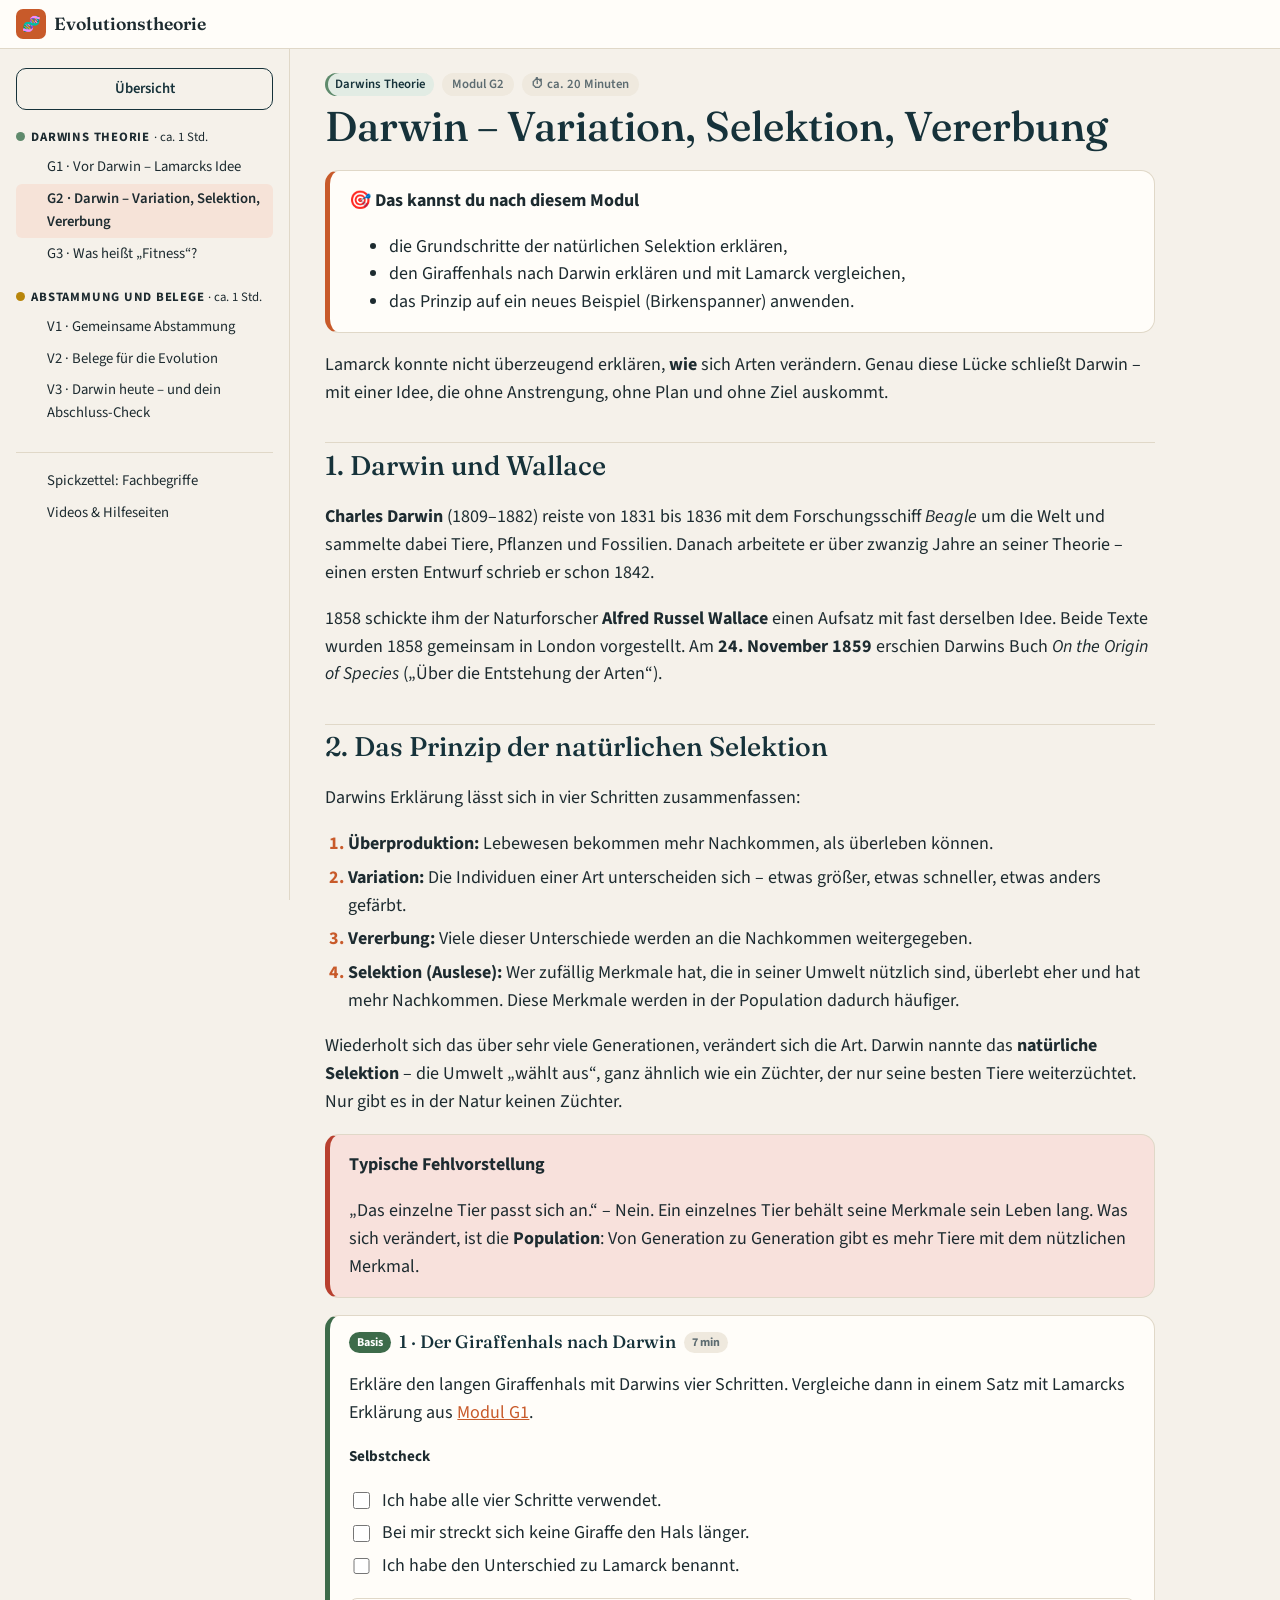
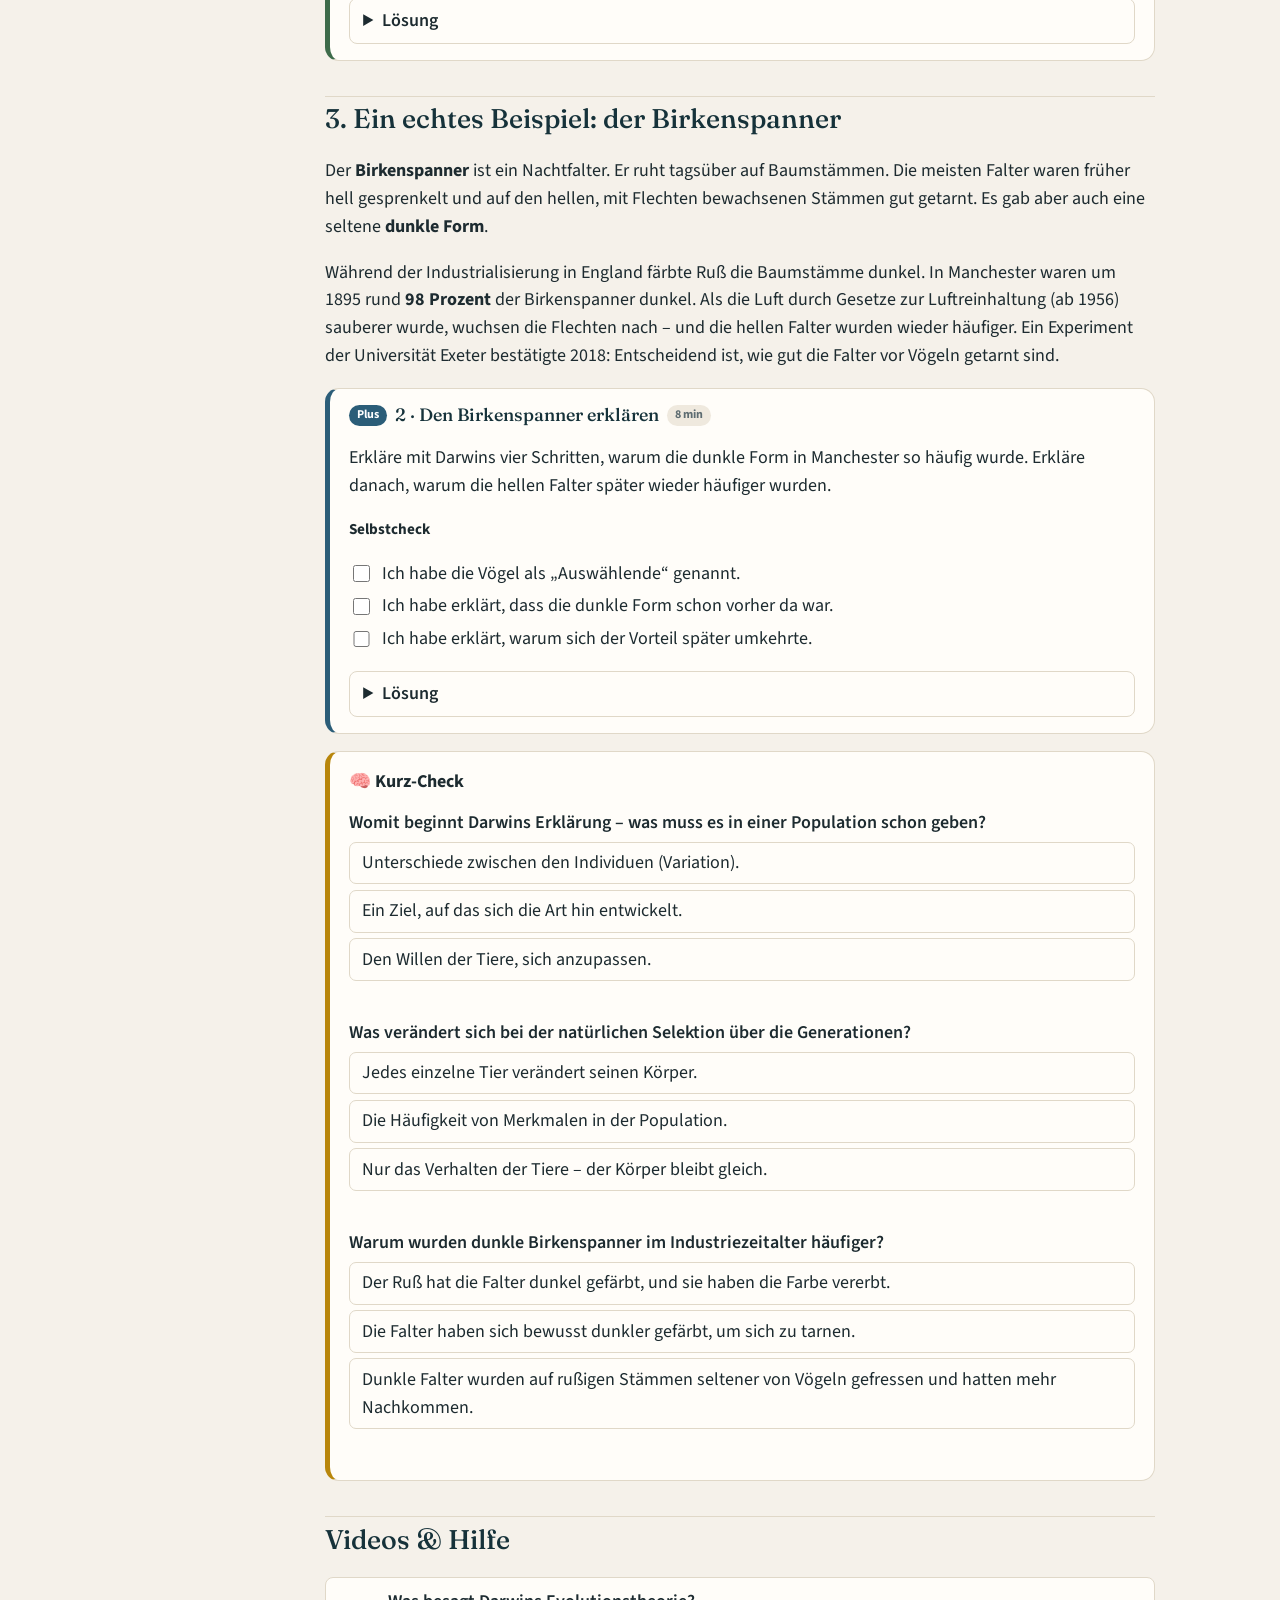
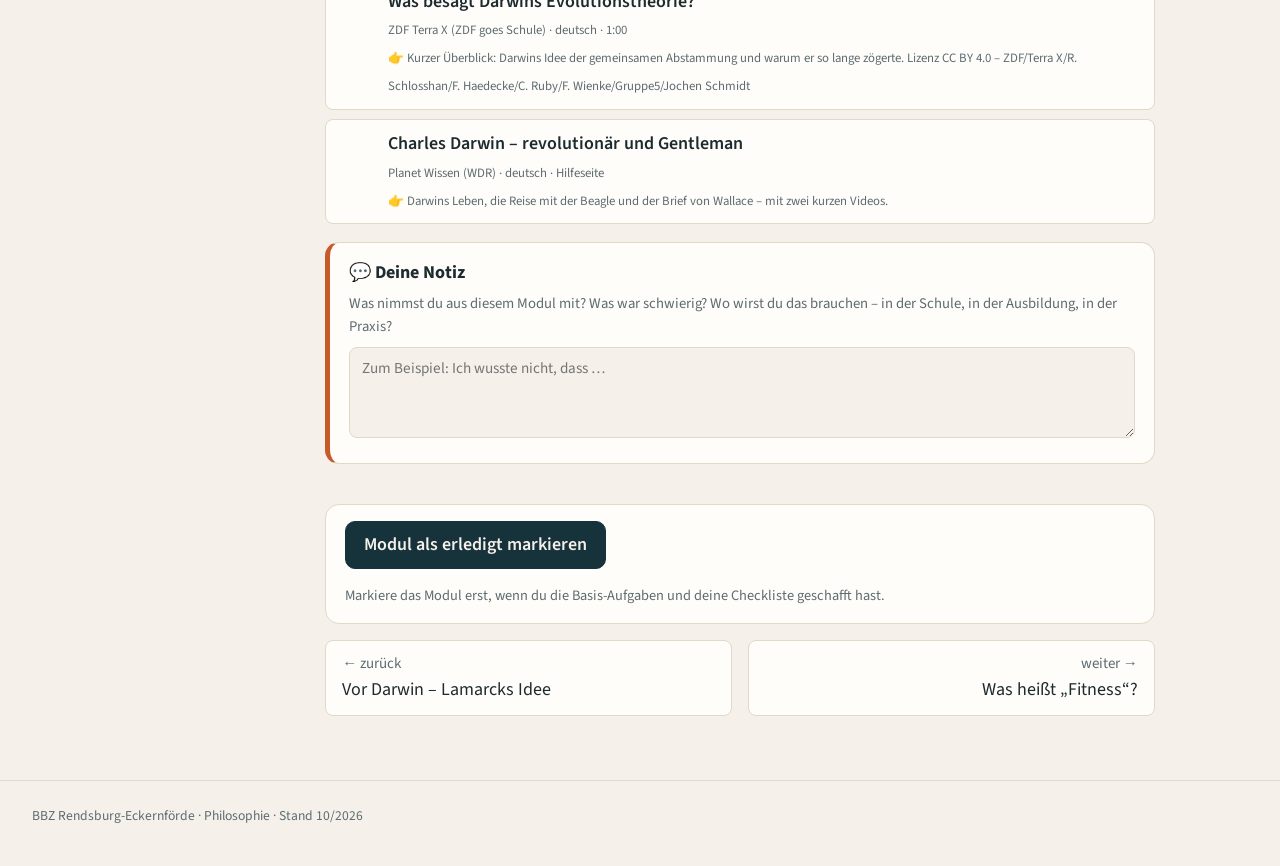
==== docs/g2-darwin-variation-selektion-vererbung.html @ 9d2761aa "Videos (ZDF Terra X, Planet Wissen, Quarks), Abbildungen (Darwin-Skizze 1837, Homologie) und Web-Ver" ====
<!doctype html>
<html lang="de">
<head>
<meta charset="utf-8">
<meta name="viewport" content="width=device-width, initial-scale=1">
<title>Darwin – Variation, Selektion, Vererbung – Evolutionstheorie</title>
<link rel="stylesheet" href="assets/css/style.css">
<link rel="stylesheet" href="assets/css/kurs.css">
<script src="assets/js/kurs.js"></script>
<script src="assets/js/medien.js" defer></script>
<script src="assets/js/app.js" defer></script>
</head>
<body data-module="g2">
<header id="topbar"></header>
<div class="layout">
<nav id="sidebar" aria-label="Lernpfad"></nav>
<main>
<div class="box goals"><div class="box-title">🎯 Das kannst du nach diesem Modul</div><ul><li>die Grundschritte der natürlichen Selektion erklären,</li><li>den Giraffenhals nach Darwin erklären und mit Lamarck vergleichen,</li><li>das Prinzip auf ein neues Beispiel (Birkenspanner) anwenden.</li></ul></div><p>Lamarck konnte nicht überzeugend erklären, <strong>wie</strong> sich Arten verändern. Genau diese Lücke schließt Darwin – mit einer Idee, die ohne Anstrengung, ohne Plan und ohne Ziel auskommt.</p>
<h2>1. Darwin und Wallace</h2>
<p><strong>Charles Darwin</strong> (1809–1882) reiste von 1831 bis 1836 mit dem Forschungsschiff <em>Beagle</em> um die Welt und sammelte dabei Tiere, Pflanzen und Fossilien. Danach arbeitete er über zwanzig Jahre an seiner Theorie – einen ersten Entwurf schrieb er schon 1842.</p>
<p>1858 schickte ihm der Naturforscher <strong>Alfred Russel Wallace</strong> einen Aufsatz mit fast derselben Idee. Beide Texte wurden 1858 gemeinsam in London vorgestellt. Am <strong>24. November 1859</strong> erschien Darwins Buch <em>On the Origin of Species</em> („Über die Entstehung der Arten“).</p>
<h2>2. Das Prinzip der natürlichen Selektion</h2>
<p>Darwins Erklärung lässt sich in vier Schritten zusammenfassen:</p>
<div class="schritte"><ol class="steps">
<li><strong>Überproduktion:</strong> Lebewesen bekommen mehr Nachkommen, als überleben können.</li>
<li><strong>Variation:</strong> Die Individuen einer Art unterscheiden sich – etwas größer, etwas schneller, etwas anders gefärbt.</li>
<li><strong>Vererbung:</strong> Viele dieser Unterschiede werden an die Nachkommen weitergegeben.</li>
<li><strong>Selektion (Auslese):</strong> Wer zufällig Merkmale hat, die in seiner Umwelt nützlich sind, überlebt eher und hat mehr Nachkommen. Diese Merkmale werden in der Population dadurch häufiger.</li>
</ol>
</div><p>Wiederholt sich das über sehr viele Generationen, verändert sich die Art. Darwin nannte das <strong>natürliche Selektion</strong> – die Umwelt „wählt aus“, ganz ähnlich wie ein Züchter, der nur seine besten Tiere weiterzüchtet. Nur gibt es in der Natur keinen Züchter.</p>
<div class="box warn"><div class="box-title">Typische Fehlvorstellung</div><p>„Das einzelne Tier passt sich an.“ – Nein. Ein einzelnes Tier behält seine Merkmale sein Leben lang. Was sich verändert, ist die <strong>Population</strong>: Von Generation zu Generation gibt es mehr Tiere mit dem nützlichen Merkmal.</p>
</div><div class="box task basis"><div class="task-head"><span class="lvl basis">Basis</span><h3>1 · Der Giraffenhals nach Darwin</h3><span class="lvl time">7 min</span></div><p>Erkläre den langen Giraffenhals mit Darwins vier Schritten. Vergleiche dann in einem Satz mit Lamarcks Erklärung aus <a href="g1-vor-darwin-lamarcks-idee.html">Modul G1</a>.</p>
<div class="checkliste"><div class="check-title">Selbstcheck</div><ul class="check">
<li>Ich habe alle vier Schritte verwendet.</li>
<li>Bei mir streckt sich keine Giraffe den Hals länger.</li>
<li>Ich habe den Unterschied zu Lamarck benannt.</li>
</ul>
</div><details><summary>Lösung</summary><ol>
<li>Giraffen bekommen mehr Junge, als in Zeiten knapper Nahrung überleben können.</li>
<li>Die Halslänge ist von Giraffe zu Giraffe ein wenig verschieden.</li>
<li>Die Halslänge wird zum Teil vererbt.</li>
<li>Giraffen mit etwas längerem Hals erreichen mehr Blätter, überleben eher und haben mehr Junge. So werden lange Hälse in der Population von Generation zu Generation häufiger.</li>
</ol>
<p><strong>Vergleich:</strong> Bei Lamarck verlängert sich der Hals durch Strecken im Leben einer Giraffe. Bei Darwin sind die Unterschiede schon da – die Umwelt sorgt nur dafür, dass Giraffen mit langem Hals mehr Nachkommen haben.</p>
</details></div><h2>3. Ein echtes Beispiel: der Birkenspanner</h2>
<p>Der <strong>Birkenspanner</strong> ist ein Nachtfalter. Er ruht tagsüber auf Baumstämmen. Die meisten Falter waren früher hell gesprenkelt und auf den hellen, mit Flechten bewachsenen Stämmen gut getarnt. Es gab aber auch eine seltene <strong>dunkle Form</strong>.</p>
<p>Während der Industrialisierung in England färbte Ruß die Baumstämme dunkel. In Manchester waren um 1895 rund <strong>98 Prozent</strong> der Birkenspanner dunkel. Als die Luft durch Gesetze zur Luftreinhaltung (ab 1956) sauberer wurde, wuchsen die Flechten nach – und die hellen Falter wurden wieder häufiger. Ein Experiment der Universität Exeter bestätigte 2018: Entscheidend ist, wie gut die Falter vor Vögeln getarnt sind.</p>
<div class="box task plus"><div class="task-head"><span class="lvl plus">Plus</span><h3>2 · Den Birkenspanner erklären</h3><span class="lvl time">8 min</span></div><p>Erkläre mit Darwins vier Schritten, warum die dunkle Form in Manchester so häufig wurde. Erkläre danach, warum die hellen Falter später wieder häufiger wurden.</p>
<div class="checkliste"><div class="check-title">Selbstcheck</div><ul class="check">
<li>Ich habe die Vögel als „Auswählende“ genannt.</li>
<li>Ich habe erklärt, dass die dunkle Form schon vorher da war.</li>
<li>Ich habe erklärt, warum sich der Vorteil später umkehrte.</li>
</ul>
</div><details><summary>Lösung</summary><p>Es gab helle und (selten) dunkle Falter – die Farbe wird vererbt. Auf den rußigen Stämmen waren die dunklen Falter besser getarnt. Vögel fraßen deshalb vor allem helle Falter. Dunkle Falter überlebten eher und hatten mehr Nachkommen, und so wurde die dunkle Form über viele Generationen häufiger.</p>
<p>Als die Stämme wieder hell wurden, drehte sich der Vorteil um: Nun fielen die dunklen Falter auf und wurden häufiger gefressen. Die hellen Falter wurden wieder häufiger.</p>
</details></div><div class="box quiz"><div class="box-title">🧠 Kurz-Check</div><div class="qa" data-right="1"><p class="q">Womit beginnt Darwins Erklärung – was muss es in einer Population schon geben?</p><ol><li>Unterschiede zwischen den Individuen (Variation).</li><li>Ein Ziel, auf das sich die Art hin entwickelt.</li><li>Den Willen der Tiere, sich anzupassen.</li></ol><p class="fb" data-ok="Genau. Ohne Unterschiede gäbe es nichts, was die Umwelt „auswählen“ könnte." data-no="Bei Darwin gibt es kein Ziel und keinen Willen. Am Anfang stehen zufällige Unterschiede."></p></div><div class="qa" data-right="2"><p class="q">Was verändert sich bei der natürlichen Selektion über die Generationen?</p><ol><li>Jedes einzelne Tier verändert seinen Körper.</li><li>Die Häufigkeit von Merkmalen in der Population.</li><li>Nur das Verhalten der Tiere – der Körper bleibt gleich.</li></ol><p class="fb" data-ok="Richtig. Nicht ein Individuum verändert sich, sondern die Zusammensetzung der Population." data-no="Das wäre Lamarcks Denken. Bei Darwin verändert sich die Population – einzelne Tiere behalten ihre Merkmale."></p></div><div class="qa" data-right="3"><p class="q">Warum wurden dunkle Birkenspanner im Industriezeitalter häufiger?</p><ol><li>Der Ruß hat die Falter dunkel gefärbt, und sie haben die Farbe vererbt.</li><li>Die Falter haben sich bewusst dunkler gefärbt, um sich zu tarnen.</li><li>Dunkle Falter wurden auf rußigen Stämmen seltener von Vögeln gefressen und hatten mehr Nachkommen.</li></ol><p class="fb" data-ok="Genau – das ist natürliche Selektion durch Fressfeinde." data-no="Die dunkle Farbe kommt aus dem Erbgut, nicht aus dem Ruß und nicht aus einem Entschluss. Schau noch einmal in Abschnitt 3."></p></div></div>
<h2>Videos & Hilfe</h2><div class="media" data-ids="zdf-darwin, pw-darwin"></div>
</main>
</div>
<footer class="site">BBZ Rendsburg-Eckernförde · Philosophie · Stand 10/2026</footer>
</body>
</html>
---- docs/assets/css/style.css ----
/* Lernpfad-Baukasten – gemeinsames Design aller Lernpfade (BBZ Rendsburg-Eckernförde).
   Kursspezifisches (Farben der Stufen und Varianten) steht in kurs.css, die bauen.py erzeugt.
   Schriften lokal eingebunden (SIL Open Font License, siehe assets/fonts/). */

@font-face {
  font-family: "Fraunces"; font-style: normal; font-display: swap; font-weight: 100 900;
  src: url(../fonts/fraunces-latin-opsz-normal.woff2) format("woff2-variations");
}
@font-face {
  font-family: "Source Sans 3"; font-style: normal; font-display: swap; font-weight: 200 900;
  src: url(../fonts/source-sans-3-latin-wght-normal.woff2) format("woff2-variations");
}
@font-face {
  font-family: "Source Sans 3"; font-style: italic; font-display: swap; font-weight: 200 900;
  src: url(../fonts/source-sans-3-latin-wght-italic.woff2) format("woff2-variations");
}

:root {
  --bg: #f5f1ea;
  --surface: #fffdf9;
  --surface-2: #efe9de;
  --text: #1d2b30;
  --deep: #16323a;
  --muted: #5d6c71;
  --border: #e0d8c8;
  --accent: #c85a2a;
  --accent-soft: #f6e3d8;
  /* Farbplätze für Stufen (kurs.css ordnet die Stufen zu) */
  --lv-1: #5f8a6c; --lv-1-soft: #e2ece4;
  --lv-2: #b8860b; --lv-2-soft: #f5ebd0;
  --lv-3: #c85a2a; --lv-3-soft: #f6e3d8;
  --lv-4: #2b6f7c; --lv-4-soft: #dcecef;
  --lv-5: #7a5a9a; --lv-5-soft: #ece4f3;
  --ok: #3d7a4d;
  --ok-soft: #e2eee4;
  --warn: #7d5e08;
  --warn-soft: #fbf0d2;
  --bad: #b8402f;
  --bad-soft: #f8e1dc;
  /* Farbplätze für Varianten des Umschalters (z. B. zwei Programme) */
  --v-1: #b7472a;
  --v-2: #2b6f7c;
  --v-3: #7a5a9a;
  --hl: #d99a1e;
  --radius: 14px;
  --shadow: none;
  --font: "Source Sans 3", Arial, sans-serif;
  --font-head: "Fraunces", Georgia, serif;
}

@media (prefers-color-scheme: dark) {
  :root {
    --bg: #121c1f;
    --surface: #1a272b;
    --surface-2: #223237;
    --text: #e7ecec;
    --deep: #cfe0e2;
    --muted: #9fb0b4;
    --border: #2c3d42;
    --accent: #ec8a5a;
    --accent-soft: #3a2820;
    --lv-1: #8fbf9b; --lv-1-soft: #1f3327;
    --lv-2: #e2b34a; --lv-2-soft: #3a3016;
    --lv-3: #ec8a5a; --lv-3-soft: #3a2820;
    --lv-4: #6cc3d1; --lv-4-soft: #17333a;
    --lv-5: #b99ad8; --lv-5-soft: #2d2438;
    --ok: #8fbf9b; --ok-soft: #1f3327;
    --warn: #e2b34a; --warn-soft: #3a3016;
    --bad: #f08a7a; --bad-soft: #3d201c;
    --v-1: #f08a6a;
    --v-2: #6cc3d1;
    --v-3: #b99ad8;
    --hl: #e2b34a;
  }
}

* { box-sizing: border-box; }
html { scroll-behavior: smooth; }
body {
  margin: 0;
  background: var(--bg);
  color: var(--text);
  font-family: var(--font);
  font-size: 18px;
  line-height: 1.55;
}
img { max-width: 100%; height: auto; }
a { color: var(--accent); }
h1, h2, h3 { font-family: var(--font-head); font-weight: 500; color: var(--deep); line-height: 1.15; }
h4 { line-height: 1.25; }
h2 { margin-top: 2.2rem; padding-top: .4rem; border-top: 1px solid var(--border); }
h3 { margin-top: 1.6rem; }

/* ---------- Kopfzeile ---------- */
.topbar {
  position: sticky; top: 0; z-index: 20;
  display: flex; align-items: center; gap: 1rem; flex-wrap: wrap;
  padding: .55rem 1rem;
  background: var(--surface);
  border-bottom: 1px solid var(--border);
}
.brand { font-family: var(--font-head); font-weight: 600; font-size: 1.1rem; text-decoration: none; color: var(--text); display: flex; align-items: center; gap: .5rem; }
.brand .logo {
  width: 30px; height: 30px; border-radius: 7px; background: var(--accent); color: var(--surface);
  display: grid; place-items: center; font-size: 15px; font-weight: 800;
}
.topbar .spacer { flex: 1; }
.menu-btn { display: none; }

.app-switch { display: inline-flex; border: 1px solid var(--border); border-radius: 999px; overflow: hidden; }
.app-switch button {
  border: 0; background: transparent; color: var(--text); font: inherit; font-size: .88rem;
  padding: .3rem .8rem; cursor: pointer;
}
.app-switch button[aria-pressed="true"] { background: var(--text); color: var(--bg); }
.app-switch-label { font-size: .85rem; color: var(--muted); }
@media (max-width: 560px) { .app-switch-label { display: none; } }

/* ---------- Layout ---------- */
.layout { display: grid; grid-template-columns: 290px minmax(0, 1fr); max-width: 1320px; margin: 0 auto; }
.layout.wide { grid-template-columns: minmax(0, 1fr); }
#sidebar {
  position: sticky; top: var(--topbar-h, 52px); align-self: start;
  height: calc(100vh - var(--topbar-h, 52px)); overflow-y: auto; overscroll-behavior: contain;
  padding: 1.2rem 1rem 2rem; border-right: 1px solid var(--border);
  font-size: .92rem;
}
#sidebar h4 { margin: 1.2rem 0 .4rem; font-size: .8rem; text-transform: uppercase; letter-spacing: .06em; }
#sidebar h4 .dot { display: inline-block; width: 9px; height: 9px; border-radius: 50%; margin-right: .4rem; }
#sidebar ul { list-style: none; margin: 0; padding: 0; }
#sidebar li a {
  display: flex; gap: .45rem; align-items: baseline;
  padding: .28rem .5rem; border-radius: 6px; text-decoration: none; color: var(--text);
}
#sidebar li a:hover { background: var(--surface-2); }
#sidebar li a.current { background: var(--accent-soft); font-weight: 600; }
#sidebar li a .tick { width: 1.1em; flex: none; color: var(--ok); }
#sidebar .extra { margin-top: 1.4rem; border-top: 1px solid var(--border); padding-top: .8rem; }

main { padding: 1.5rem 2.2rem 4rem; max-width: 900px; width: 100%; }
.layout.wide main { max-width: 1100px; margin: 0 auto; }

@media (max-width: 900px) {
  .layout { grid-template-columns: minmax(0, 1fr); }
  #sidebar {
    display: none; position: fixed; top: var(--topbar-h, 52px); left: 0; right: 0; bottom: 0;
    height: auto; max-height: none; align-self: stretch; z-index: 15;
    background: var(--surface); border: 0; -webkit-overflow-scrolling: touch;
  }
  body.nav-open #sidebar { display: block; }
  body.nav-open { overflow: hidden; }
  .menu-btn { display: inline-block; border: 1px solid var(--border); background: var(--surface); color: var(--text); border-radius: 8px; padding: .25rem .6rem; font: inherit; }
  main { padding: 1rem 16px 3rem; }
  body { font-size: 16px; }
}

/* ---------- Modulkopf ---------- */
.mod-head { margin-bottom: 1.2rem; }
.badges { display: flex; gap: .5rem; flex-wrap: wrap; margin-bottom: .4rem; }
.badge {
  display: inline-block; font-size: .8rem; font-weight: 600; padding: .12rem .6rem; border-radius: 999px;
  background: var(--surface-2); color: var(--muted);
}
.mod-head h1 { margin: .3rem 0 .4rem; font-size: clamp(1.9rem, 4.5vw, 2.6rem); }

/* ---------- Kästen ---------- */
.box {
  background: var(--surface); border: 1px solid var(--border); border-radius: var(--radius);
  padding: 1rem 1.2rem; margin: 1.1rem 0; box-shadow: var(--shadow);
}
.box > :first-child { margin-top: 0; }
.box > :last-child { margin-bottom: 0; }
.box .box-title { font-weight: 700; display: flex; gap: .5rem; align-items: center; margin-bottom: .4rem; }
.goals { border-left: 5px solid var(--accent); }
.tip { border-left: 5px solid var(--ok); background: var(--ok-soft); }
.design { border-left: 5px solid var(--hl); background: var(--warn-soft); }
.warn { border-left: 5px solid var(--bad); background: var(--bad-soft); }
.note { border-left: 5px solid var(--muted); background: var(--surface-2); }

/* App-spezifische Anleitungen */
.how { border-top: 4px solid var(--border); }
.how .app-label {
  display: inline-block; font-size: .78rem; font-weight: 700; letter-spacing: .03em; color: var(--surface);
  padding: .1rem .55rem; border-radius: 5px; margin-bottom: .5rem;
}
html[data-app="both"] .both-grid { display: grid; grid-template-columns: 1fr 1fr; gap: 1rem; align-items: start; }
html[data-app="both"] .both-grid > .box { margin: 0; }
@media (max-width: 900px) { html[data-app="both"] .both-grid { display: block; } html[data-app="both"] .both-grid > .box { margin: 1rem 0; } }

ol.steps, .schritte ol { padding-left: 1.4rem; }
ol.steps > li, .schritte ol > li { margin: .35rem 0; }
ol.steps > li::marker, .schritte ol > li::marker { font-weight: 700; color: var(--accent); }

/* Menüpfade und Tasten */
.path { white-space: normal; }
.path .seg {
  display: inline-block; padding: 0 .4rem; margin: .1rem 0; border-radius: 5px;
  background: var(--surface-2); border: 1px solid var(--border); font-weight: 600; font-size: .93em;
}
.path .sep { color: var(--muted); margin: 0 .2rem; }
kbd {
  display: inline-block; font-family: inherit; font-size: .85em; font-weight: 600;
  padding: .02rem .4rem; border: 1px solid var(--border); border-bottom-width: 3px;
  border-radius: 5px; background: var(--surface);
}

/* ---------- Ribbon-Schema ---------- */
figure { margin: 1.1rem 0; }
figcaption { font-size: .88rem; color: var(--muted); margin-top: .35rem; }
.ribbon {
  border: 1px solid var(--border); border-radius: 8px; overflow: hidden;
  background: var(--surface); font-size: .82rem; box-shadow: var(--shadow);
}
.ribbon .rb-title {
  display: flex; align-items: center; gap: .5rem; padding: .25rem .6rem; color: var(--surface); font-weight: 600; font-size: .78rem;
}
.ribbon .rb-tabs { display: flex; flex-wrap: wrap; gap: 0; padding: 0 .3rem; background: var(--surface-2); border-bottom: 1px solid var(--border); }
.ribbon .rb-tab { padding: .25rem .45rem; color: var(--muted); white-space: nowrap; }
.ribbon .rb-tab.on {
  color: var(--text); font-weight: 700; background: var(--surface);
  border: 1px solid var(--border); border-bottom-color: var(--surface); margin-bottom: -1px;
  border-radius: 6px 6px 0 0; outline: 3px solid var(--hl); outline-offset: -3px;
}
.ribbon .rb-body { display: flex; flex-wrap: wrap; gap: .4rem; padding: .55rem; align-items: stretch; }
.ribbon .rb-group {
  display: flex; flex-direction: column; justify-content: space-between;
  border: 1px solid var(--border); border-radius: 6px; padding: .3rem .4rem .2rem; min-width: 60px;
  background: var(--surface);
}
.ribbon .rb-btns { display: flex; flex-wrap: wrap; gap: .25rem; }
.ribbon .rb-btn {
  position: relative; padding: .28rem .5rem; border-radius: 5px; border: 1px solid transparent; white-space: nowrap;
}
.ribbon .rb-btn.on { border: 2px solid var(--hl); background: var(--warn-soft); font-weight: 700; }
.ribbon .rb-btn .num {
  position: absolute; top: -9px; right: -9px; width: 18px; height: 18px; border-radius: 50%;
  background: var(--hl); color: #111; font-size: .7rem; font-weight: 800; display: grid; place-items: center;
}
.ribbon .rb-glabel { text-align: center; color: var(--muted); font-size: .72rem; margin-top: .25rem; }
.ribbon .rb-menu {
  margin: 0 .5rem .6rem auto; max-width: 320px; border: 1px solid var(--border); border-radius: 6px;
  background: var(--surface); box-shadow: 0 4px 14px rgba(0,0,0,.12); overflow: hidden;
}
.ribbon .rb-menu .rb-mhead { font-size: .72rem; color: var(--muted); padding: .3rem .6rem 0; }
.ribbon .rb-menu div.it { padding: .25rem .6rem; }
.ribbon .rb-menu div.it.on { background: var(--warn-soft); font-weight: 700; border-left: 4px solid var(--hl); }

/* rechte Seitenleiste (OnlyOffice) bzw. Aufgabenbereich (PowerPoint) */
.sidepanel {
  max-width: 340px; border: 1px solid var(--border); border-radius: 8px; background: var(--surface);
  font-size: .82rem; box-shadow: var(--shadow); overflow: hidden;
}
.sidepanel .sp-head { padding: .35rem .7rem; font-weight: 700; color: var(--surface); }
.sidepanel .sp-row { padding: .25rem .7rem; border-top: 1px solid var(--border); }
.sidepanel .sp-row.h { color: var(--muted); font-size: .72rem; text-transform: uppercase; letter-spacing: .05em; background: var(--surface-2); }
.sidepanel .sp-row.on { background: var(--warn-soft); font-weight: 700; border-left: 4px solid var(--hl); }

/* Screenshot-Platzhalter */
.shot img { border: 1px solid var(--border); border-radius: 8px; display: block; cursor: zoom-in; }
.shot .placeholder {
  border: 2px dashed var(--border); border-radius: 8px; padding: 1rem; background: var(--surface-2);
  color: var(--muted); font-size: .88rem;
}
.shot .placeholder strong { color: var(--text); }
.shot .placeholder code { font-size: .8rem; word-break: break-all; }

/* ---------- Videos ---------- */
.media { display: grid; gap: .6rem; }
.media-item {
  display: flex; gap: .8rem; align-items: flex-start; padding: .6rem .8rem;
  border: 1px solid var(--border); border-radius: 8px; background: var(--surface); text-decoration: none; color: var(--text);
}
.media-item:hover { border-color: var(--accent); }
.media-item .ico {
  flex: none; width: 36px; height: 36px; border-radius: 8px; display: grid; place-items: center; color: var(--surface); font-size: 1rem;
}
.media-item .meta { font-size: .8rem; color: var(--muted); }
.media-item .t { font-weight: 600; }

/* ---------- Aufgaben ---------- */
.task { border-left: 5px solid var(--accent); }
.task .task-head { display: flex; flex-wrap: wrap; gap: .5rem; align-items: center; margin-bottom: .3rem; }
.task .task-head h3 { margin: 0; font-size: 1.12rem; }
.lvl {
  font-size: .75rem; font-weight: 700; padding: .08rem .5rem; border-radius: 999px; color: #fff;
}
.lvl.basis { background: #3d6b4a; }
.lvl.plus { background: #2b5d78; }
.lvl.kreativ { background: #8a3f6e; }
.lvl.time { background: var(--surface-2); color: var(--muted); }
.task.basis { border-left-color: #3d6b4a; }
.task.plus { border-left-color: #2b5d78; }
.task.kreativ { border-left-color: #8a3f6e; }

ul.check { list-style: none; padding-left: 0; }
ul.check li { display: flex; gap: .55rem; align-items: flex-start; margin: .3rem 0; }
ul.check input { margin-top: .35rem; width: 1.05rem; height: 1.05rem; accent-color: var(--ok); flex: none; }
ul.check li.done label { color: var(--muted); }
.check-title { font-weight: 700; margin-top: .8rem; font-size: .95rem; }

details {
  border: 1px solid var(--border); border-radius: 8px; padding: .5rem .8rem; margin: .7rem 0; background: var(--surface);
}
details summary { cursor: pointer; font-weight: 600; }
details[open] summary { margin-bottom: .4rem; }

/* ---------- Quiz ---------- */
.quiz { border-left: 5px solid var(--lv-2); }
.quiz .q { font-weight: 600; margin: .8rem 0 .3rem; }
.quiz ol { list-style: none; padding: 0; margin: 0; display: grid; gap: .35rem; }
.quiz li button {
  width: 100%; text-align: left; font: inherit; color: var(--text); cursor: pointer;
  padding: .4rem .7rem; border: 1px solid var(--border); border-radius: 7px; background: var(--surface);
}
.quiz li button:hover { border-color: var(--lv-2); }
.quiz li button.right { background: var(--ok-soft); border-color: var(--ok); }
.quiz li button.wrong { background: var(--bad-soft); border-color: var(--bad); }
.quiz .fb { min-height: 1.4em; margin: .3rem 0 .6rem; font-size: .92rem; }

/* ---------- Notizen, Selbstcheck, Ampel ---------- */
textarea {
  width: 100%; min-height: 80px; font: inherit; font-size: .95rem; padding: .6rem .7rem;
  border-radius: 8px; border: 1px solid var(--border); background: var(--bg); color: var(--text); resize: vertical;
}
.note-box { border-left: 5px solid var(--accent); }
.selfcheck .scq { margin: 0 0 1rem; }
.selfcheck .scq p { margin: 0 0 .4rem; font-weight: 600; }
.opts { display: flex; flex-wrap: wrap; gap: .5rem; }
.opts label {
  display: flex; align-items: center; gap: .4rem; padding: .35rem .85rem; cursor: pointer;
  border: 1px solid var(--border); border-radius: 999px; background: var(--bg);
}
.opts input { accent-color: var(--accent); }
.opts label:has(input:checked) { border-color: var(--accent); background: var(--accent-soft); }
#suggest { min-height: 1.6em; margin: .2rem 0 0; }
.ampel { display: grid; gap: .5rem; margin: .6rem 0; }
.ampel > div { display: flex; gap: .6rem; align-items: flex-start; padding: .5rem .7rem; border-radius: 8px; background: var(--surface); border: 1px solid var(--border); }
.ampel .dot { flex: none; width: 13px; height: 13px; border-radius: 50%; margin-top: .4rem; }
.ampel .g { background: #16a34a; } .ampel .y { background: #eab308; } .ampel .r { background: #dc2626; }

/* ---------- Abschluss & Pager ---------- */
.done-wrap { margin: 2.5rem 0 1rem; padding: 1rem 1.2rem; border-radius: var(--radius); background: var(--surface); border: 1px solid var(--border); display: flex; gap: 1rem; align-items: center; flex-wrap: wrap; }
.btn {
  display: inline-block; font: inherit; font-weight: 600; cursor: pointer; text-decoration: none;
  padding: .55rem 1.1rem; border-radius: 10px; border: 1px solid var(--deep); background: var(--deep); color: var(--bg);
}
.btn.secondary { background: transparent; color: var(--deep); }
.btn.is-done { background: var(--ok); border-color: var(--ok); }
.pager { display: flex; justify-content: space-between; gap: 1rem; margin-top: 1rem; }
.pager a { flex: 1; padding: .7rem 1rem; border: 1px solid var(--border); border-radius: 8px; text-decoration: none; color: var(--text); background: var(--surface); }
.pager a:hover { border-color: var(--accent); }
.pager a small { display: block; color: var(--muted); }
.pager a.next { text-align: right; }

/* ---------- Startseite ---------- */
.hero { padding: 2rem 0 1rem; }
.hero { position: relative; }
.hero h1 { font-size: clamp(2.2rem, 6vw, 3.4rem); margin: 0 0 .5rem; max-width: 16ch; }
.hero .logo-bbz { position: absolute; top: 1.2rem; right: 0; width: 120px; height: auto; border-radius: 6px; }
@media (max-width: 560px) { .hero .logo-bbz { width: 84px; top: .8rem; } .hero h1 { max-width: 11ch; } }
.hero p.lead { font-size: 1.15rem; color: var(--muted); max-width: 60ch; }
.levels { display: grid; grid-template-columns: repeat(3, 1fr); gap: 1rem; margin: 1.5rem 0; }
.levels.two { grid-template-columns: repeat(2, 1fr); }
@media (max-width: 900px) { .levels, .levels.two { grid-template-columns: 1fr; } }
.level-card {
  background: var(--surface); border: 1px solid var(--border); border-radius: var(--radius); padding: 1.1rem 1.2rem;
  border-top: 6px solid var(--border); box-shadow: var(--shadow); display: flex; flex-direction: column;
}
.level-card h2 { border: 0; margin: 0 0 .3rem; padding: 0; }
.level-card ul { padding-left: 1.1rem; margin: .5rem 0 1rem; font-size: .93rem; }
.level-card .btn { margin-top: auto; align-self: flex-start; }
.progress { height: 8px; border-radius: 99px; background: var(--surface-2); overflow: hidden; margin: .4rem 0 .2rem; }
.progress > span { display: block; height: 100%; background: var(--ok); width: 0; transition: width .3s; }
.progress-label { font-size: .8rem; color: var(--muted); }

table { border-collapse: collapse; width: 100%; font-size: .93rem; margin: 1rem 0; }
th, td { border: 1px solid var(--border); padding: .45rem .6rem; text-align: left; vertical-align: top; }
th { background: var(--surface-2); }
.table-wrap { overflow-x: auto; }

.status { font-size: .75rem; font-weight: 700; padding: .05rem .45rem; border-radius: 99px; white-space: nowrap; }
.status.ok { background: var(--ok-soft); color: var(--ok); }
.status.open { background: var(--warn-soft); color: var(--warn); }

footer.site { max-width: 1320px; margin: 0 auto; padding: 1.5rem 2rem 2.5rem; color: var(--muted); font-size: .85rem; border-top: 1px solid var(--border); }

@media print {
  .topbar, #sidebar, .pager, .done-wrap, .app-switch { display: none !important; }
  .layout { display: block; }
  details { break-inside: avoid; }
  details:not([open]) > *:not(summary) { display: none; }
}

/* Übungsdateien */
.download { border-left: 5px solid var(--lv-2); background: var(--lv-2-soft); }
.download .btn { margin-top: .2rem; }

/* Dateinamen-Schema (Farben wie im Tafelbild) */
:root { --fn-ordner: #2e8b3a; --fn-datum: #c62828; --fn-titel: #1565c0; --fn-typ: #c77700; }
@media (prefers-color-scheme: dark) { :root { --fn-ordner: #7fd18a; --fn-datum: #ff8a80; --fn-titel: #82b1ff; --fn-typ: #ffb74d; } }
.fn-ordner { color: var(--fn-ordner); font-weight: 700; }
.fn-datum { color: var(--fn-datum); font-weight: 700; }
.fn-titel { color: var(--fn-titel); font-weight: 700; }
.fn-typ, .fn-version { color: var(--fn-typ); font-weight: 700; }
.fn-demo { font-family: ui-monospace, Consolas, monospace; font-size: .95rem; background: var(--surface); border: 1px solid var(--border); border-radius: 8px; padding: .7rem .9rem; margin: .5rem 0; overflow-x: auto; }
.fn-demo .fn-line { padding-left: 1.5rem; white-space: nowrap; }
.fn-legend { margin: .4rem 0 .6rem; }

/* Moodle-Paket (SCORM): Hinweise statt Links auf andere Module */
.pkg-hint { margin: 0 0 .8rem; font-size: .9rem; color: var(--muted); }
.pkg-link { text-decoration: underline dotted; cursor: help; }
/* Moodle-Paket: Kursnavigation aus Moodle */
.course-nav .nav-sub { margin: .35rem 0 .2rem; }
.course-nav .nav-sub-title { display: block; font-size: .78rem; font-weight: 700; color: var(--muted); padding: .2rem .5rem; }
.course-nav .nav-sub ul { margin: 0 0 0 .4rem; padding-left: .4rem; border-left: 2px solid var(--border); }
.course-nav .nav-sub.locked span, .course-nav .nav-locked { display: flex; gap: .4rem; padding: .35rem .5rem; color: var(--muted); opacity: .75; font-size: .9rem; }
.course-nav .nav-ico { font-size: .85em; }
.pager .pkg-locked { flex: 1; padding: .7rem 1rem; border: 1px dashed var(--border); border-radius: 8px; color: var(--muted); text-align: right; cursor: default; }
.pager .pkg-locked small { display: block; }
.pager .pkg-locked small:last-child { margin-top: .2rem; font-size: .8rem; }
/* Moodle-Startseite „Mein Lernpfad“ */
.continue-box { border-left: 5px solid var(--accent); }
.continue-main { margin: .4rem 0 0; }
.btn.big { font-size: 1.15rem; padding: .8rem 1.4rem; }
.unit-list { list-style: none; padding-left: 0 !important; }
.unit-list li { margin: .15rem 0; }
.muted { color: var(--muted); }
/* Einstufungstest */
.tq ol { list-style: none; padding: 0; margin: 0; display: grid; gap: .35rem; }
.tq li label { display: flex; gap: .5rem; align-items: baseline; padding: .5rem .8rem; border: 1px solid var(--border); border-radius: 8px; background: var(--surface); cursor: pointer; }
.tq li label:hover { border-color: var(--lv-2); }
.tq li label.right { background: var(--ok-soft); border-color: var(--ok); }
.tq li label.wrong { background: var(--bad-soft); border-color: var(--bad); }
.tq .q { font-weight: 600; margin: 1rem 0 .3rem; }
.tq .fb { min-height: 1.2em; margin: .3rem 0 .6rem; font-size: .92rem; }
/* Moodle-Paket: Umschalter Kompaktmodus (Moodle-Kopfzeile aus/ein) */
.kompakt-btn { border: 1px solid var(--border); background: var(--surface); color: var(--text); border-radius: 8px; padding: .2rem .55rem; font: inherit; font-size: 1.05rem; line-height: 1.2; cursor: pointer; margin-left: .4rem; }
.kompakt-btn:hover { border-color: var(--accent); }
/* Zugang (zugang.js, nur Web-Version): Sperrmaske, Code-Feld auf der Übersicht, Schlüssel-Kasten */
html.lp-gesperrt body > *:not(.lp-zugang), html.lp-teil-gesperrt main { visibility: hidden; }
.lp-zugang { position: fixed; inset: 0; z-index: 1000; display: flex; align-items: center; justify-content: center; padding: 16px; background: color-mix(in srgb, var(--bg) 92%, transparent); }
.lp-zugang-box { width: min(420px, 100%); background: var(--surface); color: var(--text); border: 1px solid var(--border); border-radius: var(--radius); box-shadow: var(--shadow); padding: 1.6rem 1.5rem 1.2rem; text-align: center; }
.lp-zugang-box h1 { font-size: 1.35rem; margin: .3rem 0 .5rem; }
.lp-zugang-icon { font-size: 2.2rem; line-height: 1; }
.lp-zugang-text { color: var(--muted); margin: 0 0 1rem; }
.lp-zugang-box label { display: block; font-weight: 600; text-align: left; }
.lp-zugang-box input, .lp-codefeld input { width: 100%; box-sizing: border-box; margin-top: .3rem; padding: .55rem .7rem; font: inherit; border: 1px solid var(--border); border-radius: 8px; background: var(--bg); color: var(--text); }
.lp-zugang-fehler { color: var(--bad); min-height: 1.2em; margin: .4rem 0; font-size: .92rem; }
.lp-codefeld { margin: .4rem 0 .8rem; padding: .6rem .7rem; border: 1px dashed var(--border); border-radius: 8px; font-size: .92rem; }
.lp-codefeld label { display: block; margin-bottom: .4rem; }
.lp-codefeld input { max-width: 14rem; margin: .3rem .4rem 0 0; }
.lp-schluessel { border-top-color: var(--hl); }
.lp-schluessel .lp-code code { font-size: 1.25rem; letter-spacing: .06em; padding: .2rem .6rem; }
---- docs/assets/css/kurs.css ----
/* Erzeugt von bauen.py: Farben der Stufen und Varianten dieses Kurses. */
:root {
  --lv-darwins-theorie: var(--lv-1); --lv-darwins-theorie-soft: var(--lv-1-soft);
  --lv-abstammung-und-belege: var(--lv-2); --lv-abstammung-und-belege-soft: var(--lv-2-soft);
}
.badge.lv-darwins-theorie { background: var(--lv-darwins-theorie-soft); color: var(--deep); box-shadow: inset 3px 0 0 var(--lv-darwins-theorie); }
.level-card.darwins-theorie { border-top-color: var(--lv-darwins-theorie); }
.badge.lv-abstammung-und-belege { background: var(--lv-abstammung-und-belege-soft); color: var(--deep); box-shadow: inset 3px 0 0 var(--lv-abstammung-und-belege); }
.level-card.abstammung-und-belege { border-top-color: var(--lv-abstammung-und-belege); }
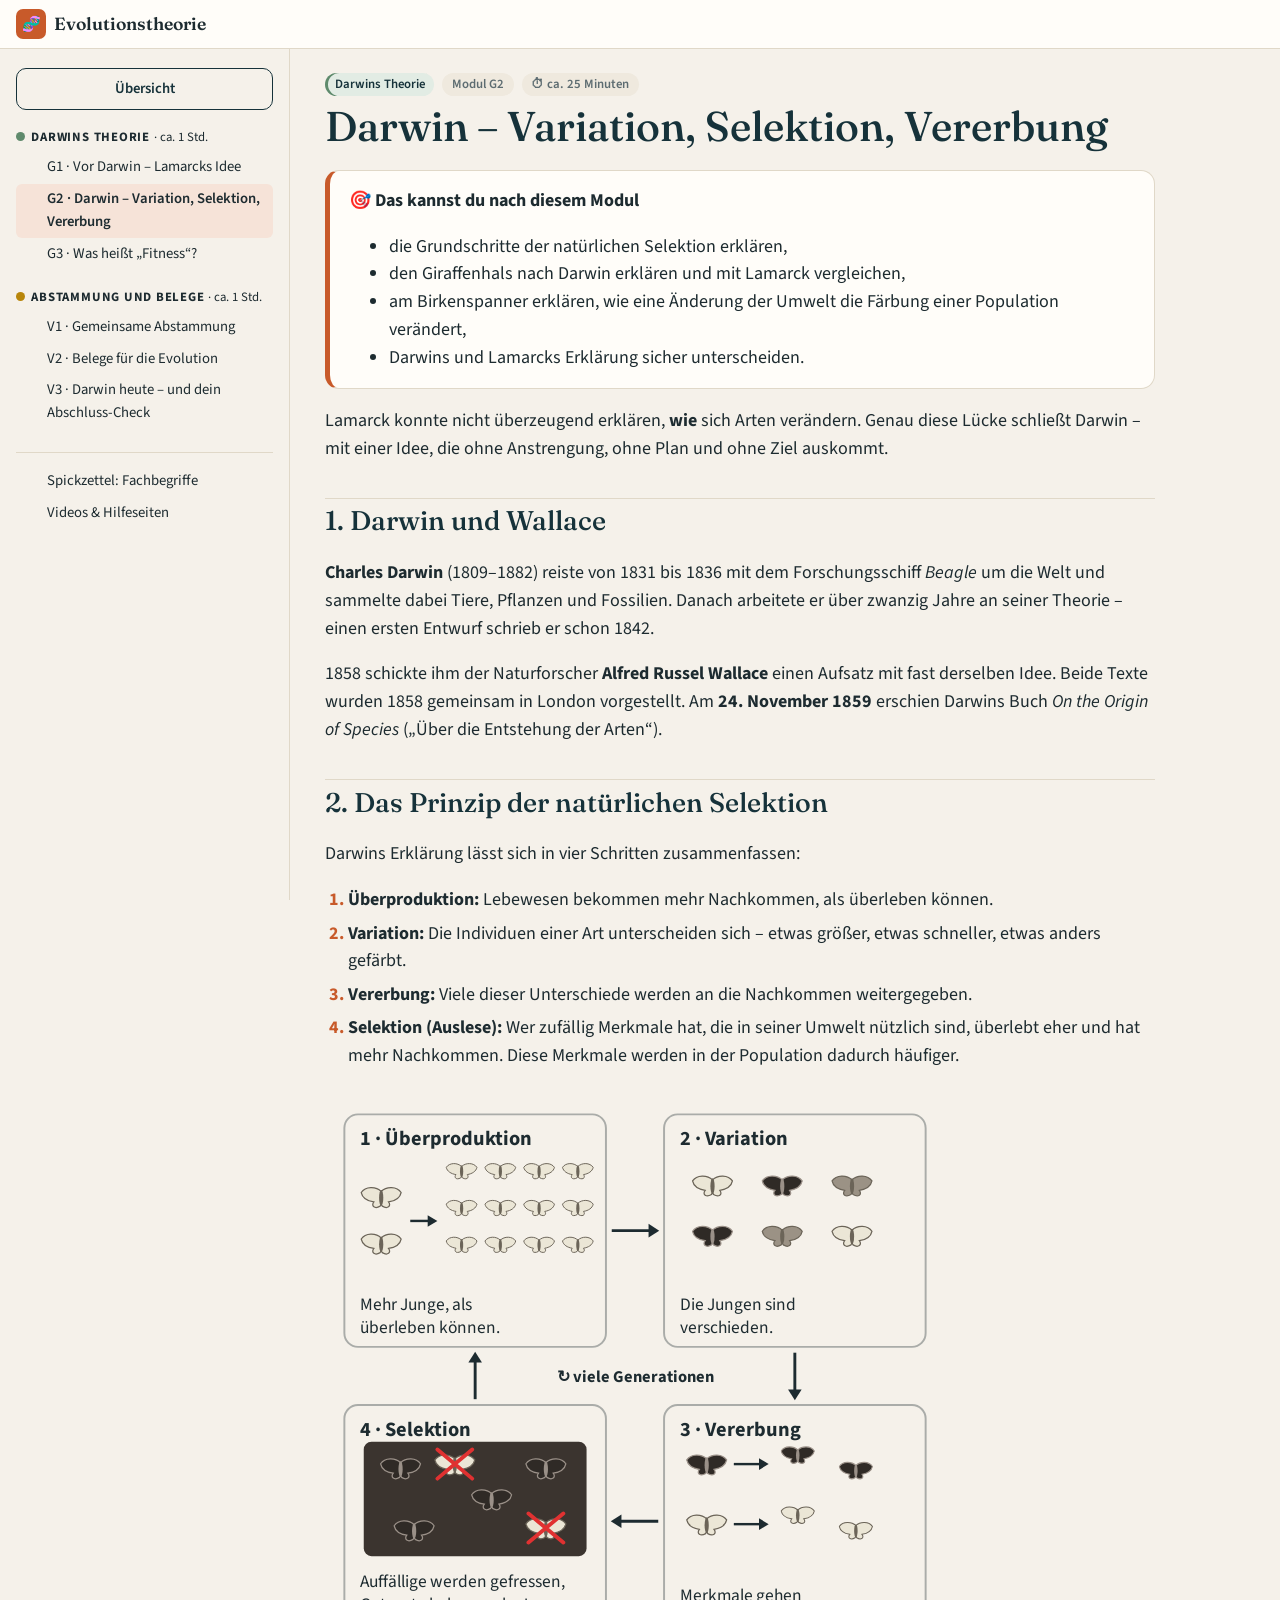
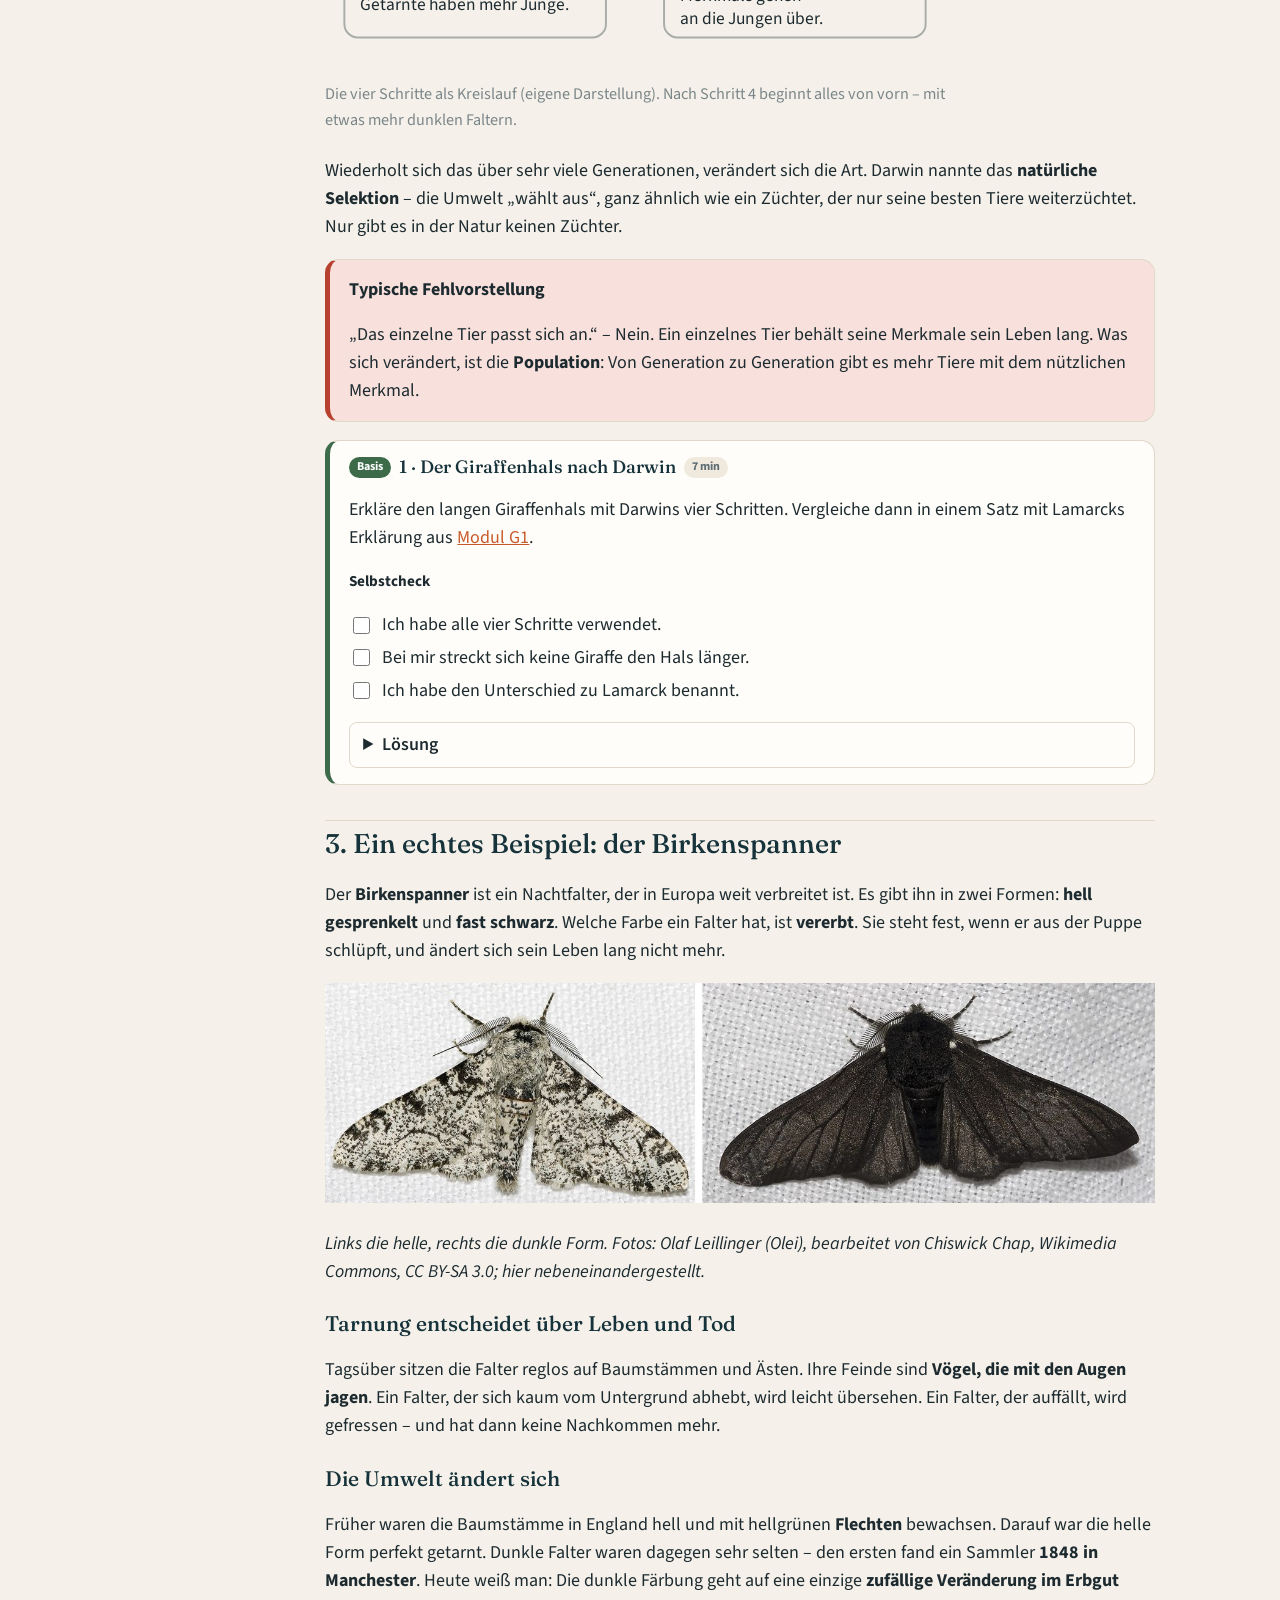
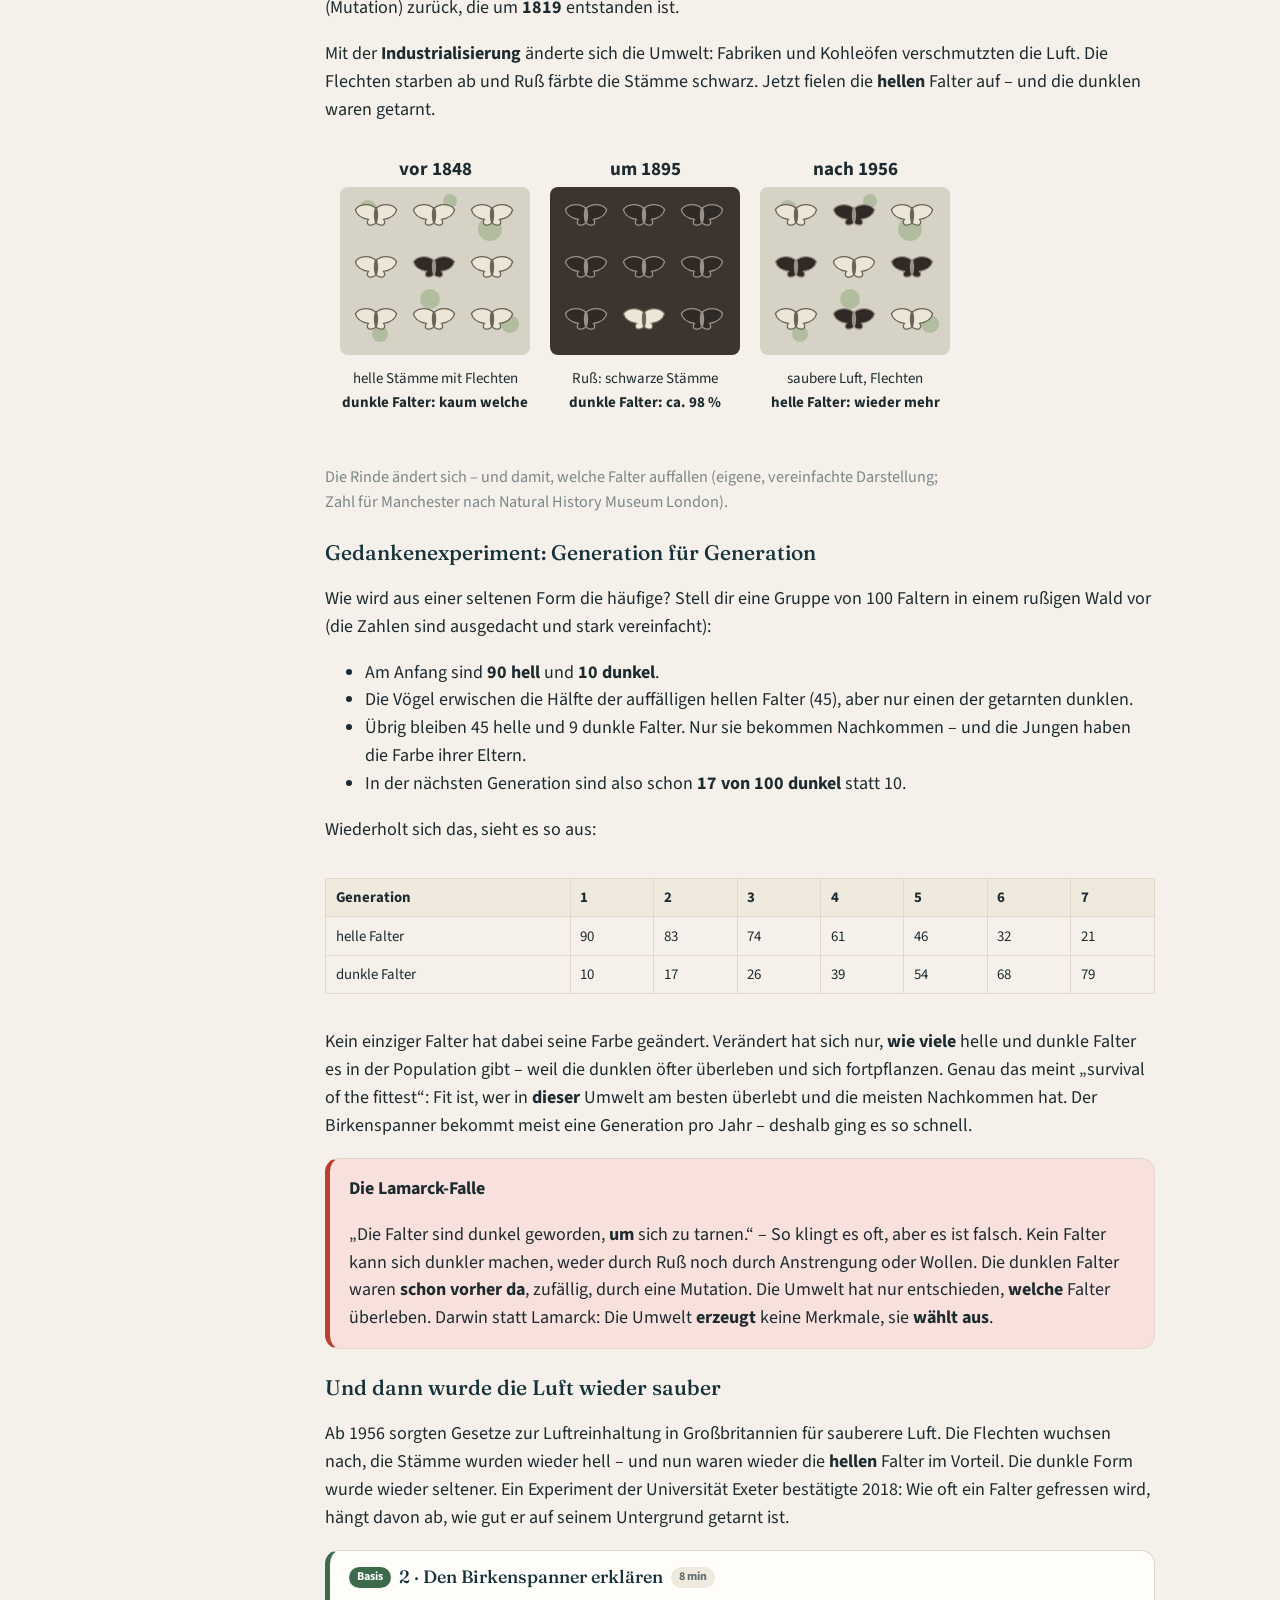
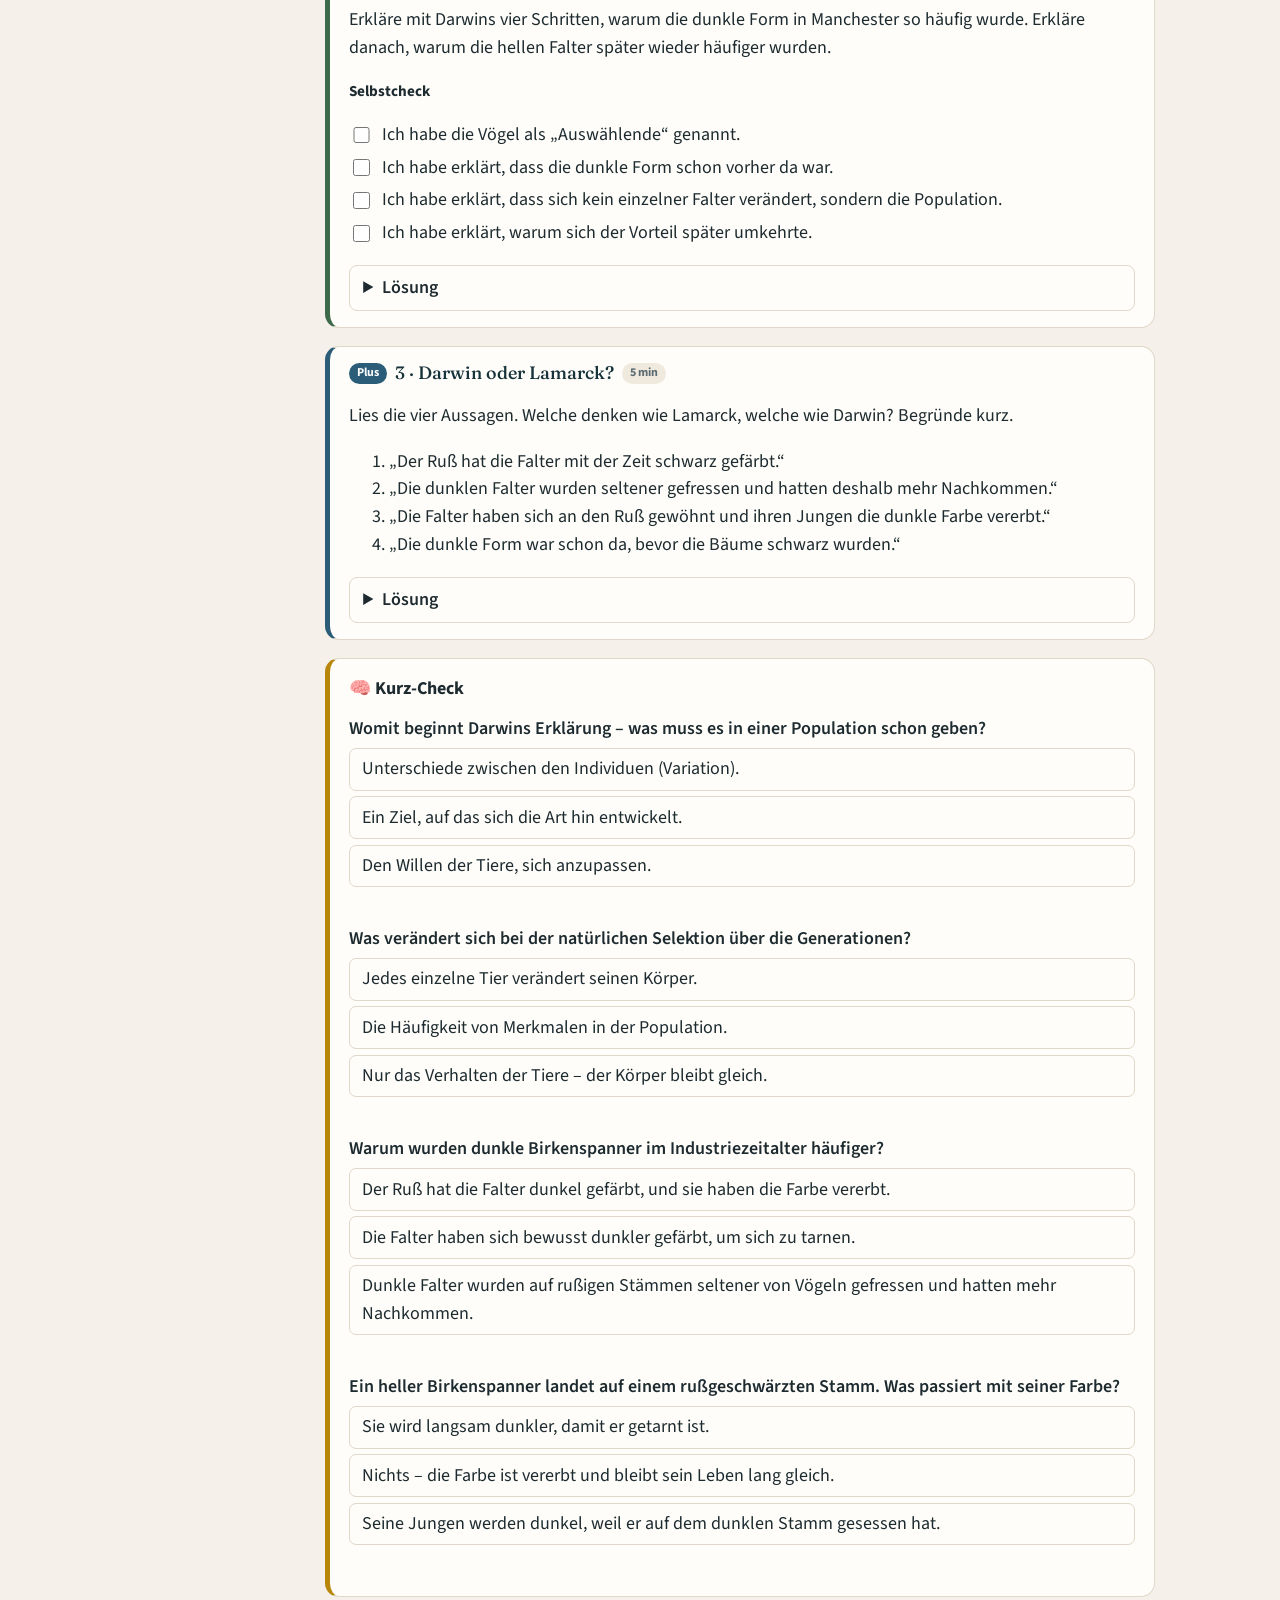
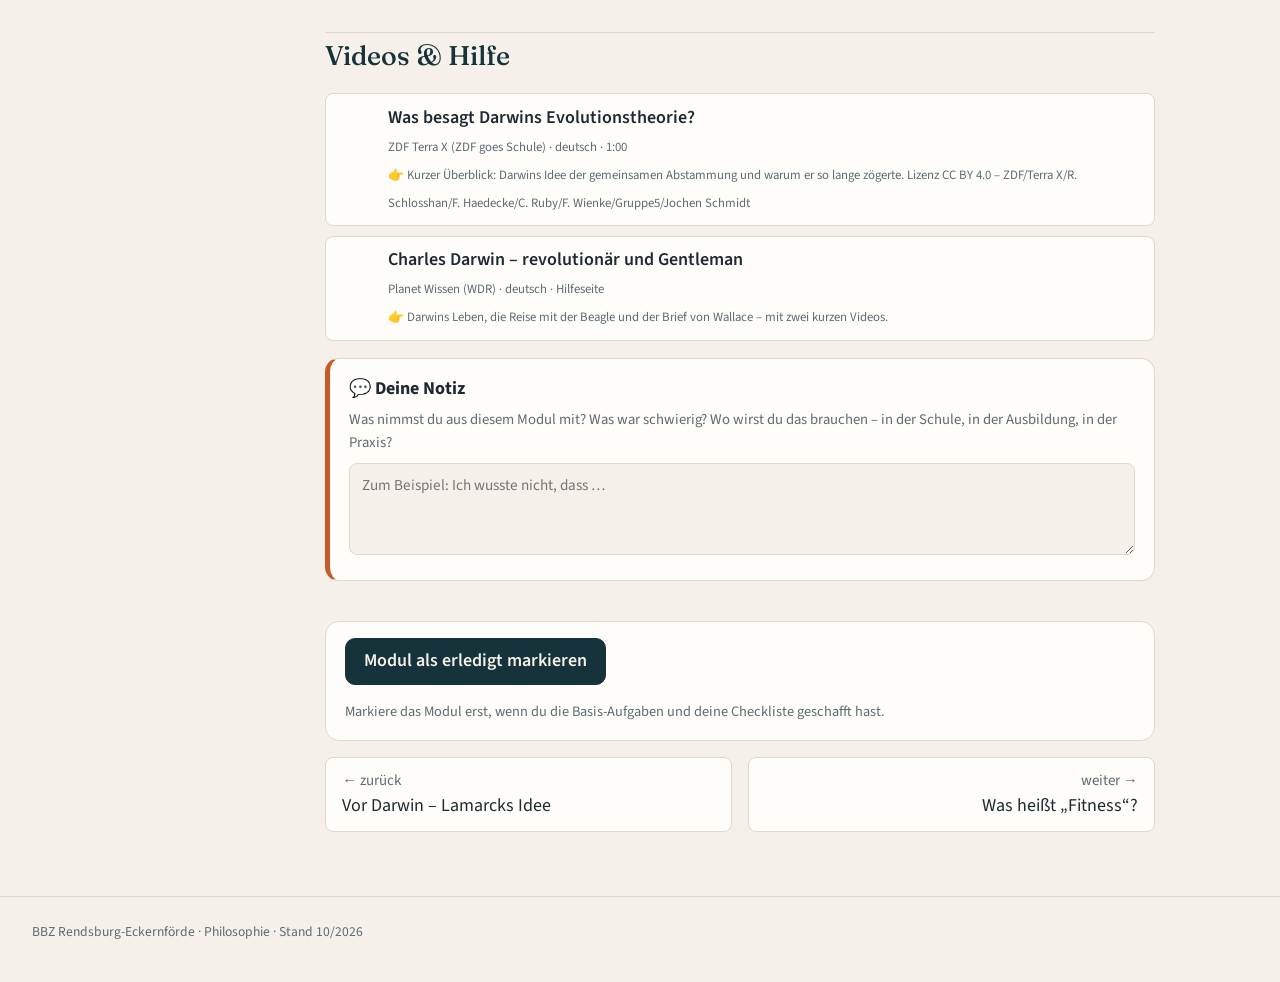
==== commit 3778966c: "G2: Schema der vier Schritte, Birkenspanner-Fotos und ausführlicherer Birkenspanner-Teil (Umweltwand" ====
--- a/docs/g2-darwin-variation-selektion-vererbung.html
+++ b/docs/g2-darwin-variation-selektion-vererbung.html
@@ -15,7 +15,7 @@
 <div class="layout">
 <nav id="sidebar" aria-label="Lernpfad"></nav>
 <main>
-<div class="box goals"><div class="box-title">🎯 Das kannst du nach diesem Modul</div><ul><li>die Grundschritte der natürlichen Selektion erklären,</li><li>den Giraffenhals nach Darwin erklären und mit Lamarck vergleichen,</li><li>das Prinzip auf ein neues Beispiel (Birkenspanner) anwenden.</li></ul></div><p>Lamarck konnte nicht überzeugend erklären, <strong>wie</strong> sich Arten verändern. Genau diese Lücke schließt Darwin – mit einer Idee, die ohne Anstrengung, ohne Plan und ohne Ziel auskommt.</p>
+<div class="box goals"><div class="box-title">🎯 Das kannst du nach diesem Modul</div><ul><li>die Grundschritte der natürlichen Selektion erklären,</li><li>den Giraffenhals nach Darwin erklären und mit Lamarck vergleichen,</li><li>am Birkenspanner erklären, wie eine Änderung der Umwelt die Färbung einer Population verändert,</li><li>Darwins und Lamarcks Erklärung sicher unterscheiden.</li></ul></div><p>Lamarck konnte nicht überzeugend erklären, <strong>wie</strong> sich Arten verändern. Genau diese Lücke schließt Darwin – mit einer Idee, die ohne Anstrengung, ohne Plan und ohne Ziel auskommt.</p>
 <h2>1. Darwin und Wallace</h2>
 <p><strong>Charles Darwin</strong> (1809–1882) reiste von 1831 bis 1836 mit dem Forschungsschiff <em>Beagle</em> um die Welt und sammelte dabei Tiere, Pflanzen und Fossilien. Danach arbeitete er über zwanzig Jahre an seiner Theorie – einen ersten Entwurf schrieb er schon 1842.</p>
 <p>1858 schickte ihm der Naturforscher <strong>Alfred Russel Wallace</strong> einen Aufsatz mit fast derselben Idee. Beide Texte wurden 1858 gemeinsam in London vorgestellt. Am <strong>24. November 1859</strong> erschien Darwins Buch <em>On the Origin of Species</em> („Über die Entstehung der Arten“).</p>
@@ -27,7 +27,44 @@
 <li><strong>Vererbung:</strong> Viele dieser Unterschiede werden an die Nachkommen weitergegeben.</li>
 <li><strong>Selektion (Auslese):</strong> Wer zufällig Merkmale hat, die in seiner Umwelt nützlich sind, überlebt eher und hat mehr Nachkommen. Diese Merkmale werden in der Population dadurch häufiger.</li>
 </ol>
-</div><p>Wiederholt sich das über sehr viele Generationen, verändert sich die Art. Darwin nannte das <strong>natürliche Selektion</strong> – die Umwelt „wählt aus“, ganz ähnlich wie ein Züchter, der nur seine besten Tiere weiterzüchtet. Nur gibt es in der Natur keinen Züchter.</p>
+</div><figure style="margin:1.4em 0;max-width:620px">
+<svg viewBox="0 0 640 590" role="img" aria-labelledby="g2s-t" style="width:100%;height:auto">
+<title id="g2s-t">Kreislauf der natürlichen Selektion in vier Feldern am Beispiel von Faltern: 1 Überproduktion – zwei Elternfalter bekommen viele Junge. 2 Variation – die Jungen sind unterschiedlich hell oder dunkel. 3 Vererbung – dunkle Eltern haben dunkle Junge, helle Eltern helle Junge. 4 Selektion – auf dunkler Rinde werden die auffälligen hellen Falter gefressen. Ein Pfeil führt zurück zu Schritt 1: Das wiederholt sich über viele Generationen.</title>
+<defs>
+<symbol id="g2s-hell" viewBox="-20 -12 40 24"><path d="M0 -5 C-5 -10 -15 -10 -19 -4 C-18 1 -13 4 -7 5 C-10 9 -6 12 -1 9 L0 7 L1 9 C6 12 10 9 7 5 C13 4 18 1 19 -4 C15 -10 5 -10 0 -5 Z" fill="#ebe6d6" stroke="#6b6458" stroke-width="1.2"/><ellipse cy="1" rx="2" ry="7.5" fill="#6b6458"/></symbol>
+<symbol id="g2s-dunkel" viewBox="-20 -12 40 24"><path d="M0 -5 C-5 -10 -15 -10 -19 -4 C-18 1 -13 4 -7 5 C-10 9 -6 12 -1 9 L0 7 L1 9 C6 12 10 9 7 5 C13 4 18 1 19 -4 C15 -10 5 -10 0 -5 Z" fill="#2f2a26" stroke="#9a9088" stroke-width="1.2"/><ellipse cy="1" rx="2" ry="7.5" fill="#9a9088"/></symbol>
+<symbol id="g2s-mittel" viewBox="-20 -12 40 24"><path d="M0 -5 C-5 -10 -15 -10 -19 -4 C-18 1 -13 4 -7 5 C-10 9 -6 12 -1 9 L0 7 L1 9 C6 12 10 9 7 5 C13 4 18 1 19 -4 C15 -10 5 -10 0 -5 Z" fill="#9b9285" stroke="#6b6458" stroke-width="1.2"/><ellipse cy="1" rx="2" ry="7.5" fill="#6b6458"/></symbol>
+</defs>
+<g fill="none" stroke="currentColor" stroke-opacity=".35" stroke-width="2"><rect x="20" y="20" width="270" height="240" rx="14"/><rect x="350" y="20" width="270" height="240" rx="14"/><rect x="350" y="320" width="270" height="240" rx="14"/><rect x="20" y="320" width="270" height="240" rx="14"/></g>
+<g stroke="currentColor" stroke-width="3" fill="currentColor"><line x1="296" y1="140" x2="336" y2="140"/><polygon points="345,140 334,133 334,147" stroke="none"/><line x1="485" y1="266" x2="485" y2="306"/><polygon points="485,315 478,304 492,304" stroke="none"/><line x1="344" y1="440" x2="304" y2="440"/><polygon points="295,440 306,433 306,447" stroke="none"/><line x1="155" y1="314" x2="155" y2="274"/><polygon points="155,265 148,276 162,276" stroke="none"/></g>
+<text x="320" y="296" text-anchor="middle" font-size="17" font-weight="700" fill="currentColor">↻ viele Generationen</text>
+<use href="#g2s-hell" x="36" y="92" width="44" height="26"/><use href="#g2s-hell" x="36" y="140" width="44" height="26"/>
+<g stroke="currentColor" stroke-width="2.5" fill="currentColor"><line x1="88" y1="130" x2="108" y2="130"/><polygon points="116,130 106,124 106,136" stroke="none"/></g>
+<use href="#g2s-hell" x="124" y="68" width="34" height="20"/><use href="#g2s-hell" x="164" y="68" width="34" height="20"/><use href="#g2s-hell" x="204" y="68" width="34" height="20"/><use href="#g2s-hell" x="244" y="68" width="34" height="20"/><use href="#g2s-hell" x="124" y="106" width="34" height="20"/><use href="#g2s-hell" x="164" y="106" width="34" height="20"/><use href="#g2s-hell" x="204" y="106" width="34" height="20"/><use href="#g2s-hell" x="244" y="106" width="34" height="20"/><use href="#g2s-hell" x="124" y="144" width="34" height="20"/><use href="#g2s-hell" x="164" y="144" width="34" height="20"/><use href="#g2s-hell" x="204" y="144" width="34" height="20"/><use href="#g2s-hell" x="244" y="144" width="34" height="20"/>
+<use href="#g2s-hell" x="378" y="80" width="44" height="26"/><use href="#g2s-hell" x="522" y="132" width="44" height="26"/>
+<use href="#g2s-dunkel" x="450" y="80" width="44" height="26"/><use href="#g2s-dunkel" x="378" y="132" width="44" height="26"/>
+<use href="#g2s-mittel" x="522" y="80" width="44" height="26"/><use href="#g2s-mittel" x="450" y="132" width="44" height="26"/>
+<use href="#g2s-dunkel" x="372" y="368" width="44" height="26"/>
+<use href="#g2s-dunkel" x="470" y="360" width="36" height="22"/><use href="#g2s-dunkel" x="530" y="376" width="36" height="22"/>
+<use href="#g2s-hell" x="372" y="430" width="44" height="26"/>
+<use href="#g2s-hell" x="470" y="422" width="36" height="22"/><use href="#g2s-hell" x="530" y="438" width="36" height="22"/>
+<g stroke="currentColor" stroke-width="2.5" fill="currentColor"><line x1="422" y1="381" x2="450" y2="381"/><polygon points="458,381 448,375 448,387" stroke="none"/><line x1="422" y1="443" x2="450" y2="443"/><polygon points="458,443 448,437 448,449" stroke="none"/></g>
+<rect x="40" y="358" width="230" height="118" rx="8" fill="#3b342f"/>
+<use href="#g2s-dunkel" x="56" y="372" width="44" height="26"/><use href="#g2s-dunkel" x="150" y="404" width="44" height="26"/><use href="#g2s-dunkel" x="206" y="372" width="44" height="26"/><use href="#g2s-dunkel" x="70" y="436" width="44" height="26"/>
+<use href="#g2s-hell" x="112" y="368" width="44" height="26"/><use href="#g2s-hell" x="206" y="434" width="44" height="26"/>
+<path d="M116 366 L152 396 M152 366 L116 396" stroke="#e03131" stroke-width="4" stroke-linecap="round"/><path d="M210 432 L246 462 M246 432 L210 462" stroke="#e03131" stroke-width="4" stroke-linecap="round"/>
+<text x="36" y="52" font-size="21" font-weight="700" fill="currentColor">1 · Überproduktion</text>
+<text x="366" y="52" font-size="21" font-weight="700" fill="currentColor">2 · Variation</text>
+<text x="366" y="352" font-size="21" font-weight="700" fill="currentColor">3 · Vererbung</text>
+<text x="36" y="352" font-size="21" font-weight="700" fill="currentColor">4 · Selektion</text>
+<text x="36" y="222" font-size="18" fill="currentColor">Mehr Junge, als</text><text x="36" y="246" font-size="18" fill="currentColor">überleben können.</text>
+<text x="366" y="222" font-size="18" fill="currentColor">Die Jungen sind</text><text x="366" y="246" font-size="18" fill="currentColor">verschieden.</text>
+<text x="366" y="522" font-size="18" fill="currentColor">Merkmale gehen</text><text x="366" y="546" font-size="18" fill="currentColor">an die Jungen über.</text>
+<text x="36" y="508" font-size="18" fill="currentColor">Auffällige werden gefressen,</text><text x="36" y="532" font-size="18" fill="currentColor">Getarnte haben mehr Junge.</text>
+</svg>
+<figcaption style="font-size:.9em;opacity:.8">Die vier Schritte als Kreislauf (eigene Darstellung). Nach Schritt 4 beginnt alles von vorn – mit etwas mehr dunklen Faltern.</figcaption>
+</figure>
+<p>Wiederholt sich das über sehr viele Generationen, verändert sich die Art. Darwin nannte das <strong>natürliche Selektion</strong> – die Umwelt „wählt aus“, ganz ähnlich wie ein Züchter, der nur seine besten Tiere weiterzüchtet. Nur gibt es in der Natur keinen Züchter.</p>
 <div class="box warn"><div class="box-title">Typische Fehlvorstellung</div><p>„Das einzelne Tier passt sich an.“ – Nein. Ein einzelnes Tier behält seine Merkmale sein Leben lang. Was sich verändert, ist die <strong>Population</strong>: Von Generation zu Generation gibt es mehr Tiere mit dem nützlichen Merkmal.</p>
 </div><div class="box task basis"><div class="task-head"><span class="lvl basis">Basis</span><h3>1 · Der Giraffenhals nach Darwin</h3><span class="lvl time">7 min</span></div><p>Erkläre den langen Giraffenhals mit Darwins vier Schritten. Vergleiche dann in einem Satz mit Lamarcks Erklärung aus <a href="g1-vor-darwin-lamarcks-idee.html">Modul G1</a>.</p>
 <div class="checkliste"><div class="check-title">Selbstcheck</div><ul class="check">
@@ -43,17 +80,132 @@
 </ol>
 <p><strong>Vergleich:</strong> Bei Lamarck verlängert sich der Hals durch Strecken im Leben einer Giraffe. Bei Darwin sind die Unterschiede schon da – die Umwelt sorgt nur dafür, dass Giraffen mit langem Hals mehr Nachkommen haben.</p>
 </details></div><h2>3. Ein echtes Beispiel: der Birkenspanner</h2>
-<p>Der <strong>Birkenspanner</strong> ist ein Nachtfalter. Er ruht tagsüber auf Baumstämmen. Die meisten Falter waren früher hell gesprenkelt und auf den hellen, mit Flechten bewachsenen Stämmen gut getarnt. Es gab aber auch eine seltene <strong>dunkle Form</strong>.</p>
-<p>Während der Industrialisierung in England färbte Ruß die Baumstämme dunkel. In Manchester waren um 1895 rund <strong>98 Prozent</strong> der Birkenspanner dunkel. Als die Luft durch Gesetze zur Luftreinhaltung (ab 1956) sauberer wurde, wuchsen die Flechten nach – und die hellen Falter wurden wieder häufiger. Ein Experiment der Universität Exeter bestätigte 2018: Entscheidend ist, wie gut die Falter vor Vögeln getarnt sind.</p>
-<div class="box task plus"><div class="task-head"><span class="lvl plus">Plus</span><h3>2 · Den Birkenspanner erklären</h3><span class="lvl time">8 min</span></div><p>Erkläre mit Darwins vier Schritten, warum die dunkle Form in Manchester so häufig wurde. Erkläre danach, warum die hellen Falter später wieder häufiger wurden.</p>
+<p>Der <strong>Birkenspanner</strong> ist ein Nachtfalter, der in Europa weit verbreitet ist. Es gibt ihn in zwei Formen: <strong>hell gesprenkelt</strong> und <strong>fast schwarz</strong>. Welche Farbe ein Falter hat, ist <strong>vererbt</strong>. Sie steht fest, wenn er aus der Puppe schlüpft, und ändert sich sein Leben lang nicht mehr.</p>
+<p><img src="material/birkenspanner-hell-dunkel.jpg" alt="Zwei Birkenspanner nebeneinander. Links die helle Form: weiße Flügel mit feinen schwarzen Sprenkeln. Rechts die dunkle Form: fast einfarbig schwarzbraune Flügel." /></p>
+<p><em>Links die helle, rechts die dunkle Form. Fotos: Olaf Leillinger (Olei), bearbeitet von Chiswick Chap, Wikimedia Commons, CC BY-SA 3.0; hier nebeneinandergestellt.</em></p>
+<h3>Tarnung entscheidet über Leben und Tod</h3>
+<p>Tagsüber sitzen die Falter reglos auf Baumstämmen und Ästen. Ihre Feinde sind <strong>Vögel, die mit den Augen jagen</strong>. Ein Falter, der sich kaum vom Untergrund abhebt, wird leicht übersehen. Ein Falter, der auffällt, wird gefressen – und hat dann keine Nachkommen mehr.</p>
+<h3>Die Umwelt ändert sich</h3>
+<p>Früher waren die Baumstämme in England hell und mit hellgrünen <strong>Flechten</strong> bewachsen. Darauf war die helle Form perfekt getarnt. Dunkle Falter waren dagegen sehr selten – den ersten fand ein Sammler <strong>1848 in Manchester</strong>. Heute weiß man: Die dunkle Färbung geht auf eine einzige <strong>zufällige Veränderung im Erbgut</strong> (Mutation) zurück, die um <strong>1819</strong> entstanden ist.</p>
+<p>Mit der <strong>Industrialisierung</strong> änderte sich die Umwelt: Fabriken und Kohleöfen verschmutzten die Luft. Die Flechten starben ab und Ruß färbte die Stämme schwarz. Jetzt fielen die <strong>hellen</strong> Falter auf – und die dunklen waren getarnt.</p>
+<figure style="margin:1.4em 0;max-width:640px">
+<svg viewBox="0 0 640 300" role="img" aria-labelledby="g2b-t" style="width:100%;height:auto">
+<title id="g2b-t">Drei Baumrinden nebeneinander. Vor 1848: helle Rinde mit Flechten, fast alle Falter hell. Um 1895: rußgeschwärzte Rinde, fast alle Falter dunkel. Nach 1956: wieder helle Rinde, die hellen Falter werden wieder häufiger.</title>
+<defs>
+<symbol id="g2b-hell" viewBox="-20 -12 40 24"><path d="M0 -5 C-5 -10 -15 -10 -19 -4 C-18 1 -13 4 -7 5 C-10 9 -6 12 -1 9 L0 7 L1 9 C6 12 10 9 7 5 C13 4 18 1 19 -4 C15 -10 5 -10 0 -5 Z" fill="#ebe6d6" stroke="#6b6458" stroke-width="1.2"/><ellipse cy="1" rx="2" ry="7.5" fill="#6b6458"/></symbol>
+<symbol id="g2b-dunkel" viewBox="-20 -12 40 24"><path d="M0 -5 C-5 -10 -15 -10 -19 -4 C-18 1 -13 4 -7 5 C-10 9 -6 12 -1 9 L0 7 L1 9 C6 12 10 9 7 5 C13 4 18 1 19 -4 C15 -10 5 -10 0 -5 Z" fill="#2f2a26" stroke="#9a9088" stroke-width="1.2"/><ellipse cy="1" rx="2" ry="7.5" fill="#9a9088"/></symbol>
+<symbol id="g2b-mittel" viewBox="-20 -12 40 24"><path d="M0 -5 C-5 -10 -15 -10 -19 -4 C-18 1 -13 4 -7 5 C-10 9 -6 12 -1 9 L0 7 L1 9 C6 12 10 9 7 5 C13 4 18 1 19 -4 C15 -10 5 -10 0 -5 Z" fill="#9b9285" stroke="#6b6458" stroke-width="1.2"/><ellipse cy="1" rx="2" ry="7.5" fill="#6b6458"/></symbol>
+</defs>
+<text x="110" y="26" text-anchor="middle" font-size="19" font-weight="700" fill="currentColor">vor 1848</text>
+<rect x="15" y="38" width="190" height="168" rx="8" fill="#d6d2c6"/>
+<circle cx="43" cy="60" r="9" fill="#a9b896" opacity=".8"/>
+<circle cx="165" cy="80" r="12" fill="#a9b896" opacity=".8"/>
+<circle cx="105" cy="150" r="10" fill="#a9b896" opacity=".8"/>
+<circle cx="55" cy="185" r="8" fill="#a9b896" opacity=".8"/>
+<circle cx="185" cy="175" r="9" fill="#a9b896" opacity=".8"/>
+<circle cx="125" cy="52" r="7" fill="#a9b896" opacity=".8"/>
+<use href="#g2b-hell" x="29" y="52" width="44" height="26"/><use href="#g2b-hell" x="87" y="52" width="44" height="26"/><use href="#g2b-hell" x="145" y="52" width="44" height="26"/><use href="#g2b-hell" x="29" y="104" width="44" height="26"/><use href="#g2b-hell" x="145" y="104" width="44" height="26"/><use href="#g2b-hell" x="29" y="156" width="44" height="26"/><use href="#g2b-hell" x="87" y="156" width="44" height="26"/><use href="#g2b-hell" x="145" y="156" width="44" height="26"/>
+<use href="#g2b-dunkel" x="87" y="104" width="44" height="26"/>
+<text x="110" y="234" text-anchor="middle" font-size="15" fill="currentColor">helle Stämme mit Flechten</text>
+<text x="110" y="258" text-anchor="middle" font-size="15" font-weight="700" fill="currentColor">dunkle Falter: kaum welche</text>
+<text x="320" y="26" text-anchor="middle" font-size="19" font-weight="700" fill="currentColor">um 1895</text>
+<rect x="225" y="38" width="190" height="168" rx="8" fill="#3b342f"/>
+<use href="#g2b-hell" x="297" y="156" width="44" height="26"/>
+<use href="#g2b-dunkel" x="239" y="52" width="44" height="26"/><use href="#g2b-dunkel" x="297" y="52" width="44" height="26"/><use href="#g2b-dunkel" x="355" y="52" width="44" height="26"/><use href="#g2b-dunkel" x="239" y="104" width="44" height="26"/><use href="#g2b-dunkel" x="297" y="104" width="44" height="26"/><use href="#g2b-dunkel" x="355" y="104" width="44" height="26"/><use href="#g2b-dunkel" x="239" y="156" width="44" height="26"/><use href="#g2b-dunkel" x="355" y="156" width="44" height="26"/>
+<text x="320" y="234" text-anchor="middle" font-size="15" fill="currentColor">Ruß: schwarze Stämme</text>
+<text x="320" y="258" text-anchor="middle" font-size="15" font-weight="700" fill="currentColor">dunkle Falter: ca. 98 %</text>
+<text x="530" y="26" text-anchor="middle" font-size="19" font-weight="700" fill="currentColor">nach 1956</text>
+<rect x="435" y="38" width="190" height="168" rx="8" fill="#d6d2c6"/>
+<circle cx="463" cy="60" r="9" fill="#a9b896" opacity=".8"/>
+<circle cx="585" cy="80" r="12" fill="#a9b896" opacity=".8"/>
+<circle cx="525" cy="150" r="10" fill="#a9b896" opacity=".8"/>
+<circle cx="475" cy="185" r="8" fill="#a9b896" opacity=".8"/>
+<circle cx="605" cy="175" r="9" fill="#a9b896" opacity=".8"/>
+<circle cx="545" cy="52" r="7" fill="#a9b896" opacity=".8"/>
+<use href="#g2b-hell" x="449" y="52" width="44" height="26"/><use href="#g2b-hell" x="565" y="52" width="44" height="26"/><use href="#g2b-hell" x="507" y="104" width="44" height="26"/><use href="#g2b-hell" x="449" y="156" width="44" height="26"/><use href="#g2b-hell" x="565" y="156" width="44" height="26"/>
+<use href="#g2b-dunkel" x="507" y="52" width="44" height="26"/><use href="#g2b-dunkel" x="449" y="104" width="44" height="26"/><use href="#g2b-dunkel" x="565" y="104" width="44" height="26"/><use href="#g2b-dunkel" x="507" y="156" width="44" height="26"/>
+<text x="530" y="234" text-anchor="middle" font-size="15" fill="currentColor">saubere Luft, Flechten</text>
+<text x="530" y="258" text-anchor="middle" font-size="15" font-weight="700" fill="currentColor">helle Falter: wieder mehr</text>
+</svg>
+<figcaption style="font-size:.9em;opacity:.8">Die Rinde ändert sich – und damit, welche Falter auffallen (eigene, vereinfachte Darstellung; Zahl für Manchester nach Natural History Museum London).</figcaption>
+</figure>
+<h3>Gedankenexperiment: Generation für Generation</h3>
+<p>Wie wird aus einer seltenen Form die häufige? Stell dir eine Gruppe von 100 Faltern in einem rußigen Wald vor (die Zahlen sind ausgedacht und stark vereinfacht):</p>
+<ul>
+<li>Am Anfang sind <strong>90 hell</strong> und <strong>10 dunkel</strong>.</li>
+<li>Die Vögel erwischen die Hälfte der auffälligen hellen Falter (45), aber nur einen der getarnten dunklen.</li>
+<li>Übrig bleiben 45 helle und 9 dunkle Falter. Nur sie bekommen Nachkommen – und die Jungen haben die Farbe ihrer Eltern.</li>
+<li>In der nächsten Generation sind also schon <strong>17 von 100 dunkel</strong> statt 10.</li>
+</ul>
+<p>Wiederholt sich das, sieht es so aus:</p>
+<div class="table-wrap"><table>
+<thead>
+<tr>
+<th>Generation</th>
+<th>1</th>
+<th>2</th>
+<th>3</th>
+<th>4</th>
+<th>5</th>
+<th>6</th>
+<th>7</th>
+</tr>
+</thead>
+<tbody>
+<tr>
+<td>helle Falter</td>
+<td>90</td>
+<td>83</td>
+<td>74</td>
+<td>61</td>
+<td>46</td>
+<td>32</td>
+<td>21</td>
+</tr>
+<tr>
+<td>dunkle Falter</td>
+<td>10</td>
+<td>17</td>
+<td>26</td>
+<td>39</td>
+<td>54</td>
+<td>68</td>
+<td>79</td>
+</tr>
+</tbody>
+</table></div>
+<p>Kein einziger Falter hat dabei seine Farbe geändert. Verändert hat sich nur, <strong>wie viele</strong> helle und dunkle Falter es in der Population gibt – weil die dunklen öfter überleben und sich fortpflanzen. Genau das meint „survival of the fittest“: Fit ist, wer in <strong>dieser</strong> Umwelt am besten überlebt und die meisten Nachkommen hat. Der Birkenspanner bekommt meist eine Generation pro Jahr – deshalb ging es so schnell.</p>
+<div class="box warn"><div class="box-title">Die Lamarck-Falle</div><p>„Die Falter sind dunkel geworden, <strong>um</strong> sich zu tarnen.“ – So klingt es oft, aber es ist falsch. Kein Falter kann sich dunkler machen, weder durch Ruß noch durch Anstrengung oder Wollen. Die dunklen Falter waren <strong>schon vorher da</strong>, zufällig, durch eine Mutation. Die Umwelt hat nur entschieden, <strong>welche</strong> Falter überleben. Darwin statt Lamarck: Die Umwelt <strong>erzeugt</strong> keine Merkmale, sie <strong>wählt aus</strong>.</p>
+</div><h3>Und dann wurde die Luft wieder sauber</h3>
+<p>Ab 1956 sorgten Gesetze zur Luftreinhaltung in Großbritannien für sauberere Luft. Die Flechten wuchsen nach, die Stämme wurden wieder hell – und nun waren wieder die <strong>hellen</strong> Falter im Vorteil. Die dunkle Form wurde wieder seltener. Ein Experiment der Universität Exeter bestätigte 2018: Wie oft ein Falter gefressen wird, hängt davon ab, wie gut er auf seinem Untergrund getarnt ist.</p>
+<div class="box task basis"><div class="task-head"><span class="lvl basis">Basis</span><h3>2 · Den Birkenspanner erklären</h3><span class="lvl time">8 min</span></div><p>Erkläre mit Darwins vier Schritten, warum die dunkle Form in Manchester so häufig wurde. Erkläre danach, warum die hellen Falter später wieder häufiger wurden.</p>
 <div class="checkliste"><div class="check-title">Selbstcheck</div><ul class="check">
 <li>Ich habe die Vögel als „Auswählende“ genannt.</li>
 <li>Ich habe erklärt, dass die dunkle Form schon vorher da war.</li>
+<li>Ich habe erklärt, dass sich kein einzelner Falter verändert, sondern die Population.</li>
 <li>Ich habe erklärt, warum sich der Vorteil später umkehrte.</li>
 </ul>
-</div><details><summary>Lösung</summary><p>Es gab helle und (selten) dunkle Falter – die Farbe wird vererbt. Auf den rußigen Stämmen waren die dunklen Falter besser getarnt. Vögel fraßen deshalb vor allem helle Falter. Dunkle Falter überlebten eher und hatten mehr Nachkommen, und so wurde die dunkle Form über viele Generationen häufiger.</p>
+</div><details><summary>Lösung</summary><ol>
+<li><strong>Überproduktion:</strong> Birkenspanner legen viele Eier – nur ein Teil der Falter überlebt.</li>
+<li><strong>Variation:</strong> Es gab helle und (durch eine Mutation) einige dunkle Falter.</li>
+<li><strong>Vererbung:</strong> Die Farbe wird an die Nachkommen weitergegeben.</li>
+<li><strong>Selektion:</strong> Auf den rußigen Stämmen fielen die hellen Falter auf und wurden häufiger von Vögeln gefressen. Die dunklen überlebten öfter und hatten mehr Nachkommen. So wurde die dunkle Form über viele Generationen häufiger.</li>
+</ol>
 <p>Als die Stämme wieder hell wurden, drehte sich der Vorteil um: Nun fielen die dunklen Falter auf und wurden häufiger gefressen. Die hellen Falter wurden wieder häufiger.</p>
-</details></div><div class="box quiz"><div class="box-title">🧠 Kurz-Check</div><div class="qa" data-right="1"><p class="q">Womit beginnt Darwins Erklärung – was muss es in einer Population schon geben?</p><ol><li>Unterschiede zwischen den Individuen (Variation).</li><li>Ein Ziel, auf das sich die Art hin entwickelt.</li><li>Den Willen der Tiere, sich anzupassen.</li></ol><p class="fb" data-ok="Genau. Ohne Unterschiede gäbe es nichts, was die Umwelt „auswählen“ könnte." data-no="Bei Darwin gibt es kein Ziel und keinen Willen. Am Anfang stehen zufällige Unterschiede."></p></div><div class="qa" data-right="2"><p class="q">Was verändert sich bei der natürlichen Selektion über die Generationen?</p><ol><li>Jedes einzelne Tier verändert seinen Körper.</li><li>Die Häufigkeit von Merkmalen in der Population.</li><li>Nur das Verhalten der Tiere – der Körper bleibt gleich.</li></ol><p class="fb" data-ok="Richtig. Nicht ein Individuum verändert sich, sondern die Zusammensetzung der Population." data-no="Das wäre Lamarcks Denken. Bei Darwin verändert sich die Population – einzelne Tiere behalten ihre Merkmale."></p></div><div class="qa" data-right="3"><p class="q">Warum wurden dunkle Birkenspanner im Industriezeitalter häufiger?</p><ol><li>Der Ruß hat die Falter dunkel gefärbt, und sie haben die Farbe vererbt.</li><li>Die Falter haben sich bewusst dunkler gefärbt, um sich zu tarnen.</li><li>Dunkle Falter wurden auf rußigen Stämmen seltener von Vögeln gefressen und hatten mehr Nachkommen.</li></ol><p class="fb" data-ok="Genau – das ist natürliche Selektion durch Fressfeinde." data-no="Die dunkle Farbe kommt aus dem Erbgut, nicht aus dem Ruß und nicht aus einem Entschluss. Schau noch einmal in Abschnitt 3."></p></div></div>
+</details></div><div class="box task plus"><div class="task-head"><span class="lvl plus">Plus</span><h3>3 · Darwin oder Lamarck?</h3><span class="lvl time">5 min</span></div><p>Lies die vier Aussagen. Welche denken wie Lamarck, welche wie Darwin? Begründe kurz.</p>
+<ol>
+<li>„Der Ruß hat die Falter mit der Zeit schwarz gefärbt.“</li>
+<li>„Die dunklen Falter wurden seltener gefressen und hatten deshalb mehr Nachkommen.“</li>
+<li>„Die Falter haben sich an den Ruß gewöhnt und ihren Jungen die dunkle Farbe vererbt.“</li>
+<li>„Die dunkle Form war schon da, bevor die Bäume schwarz wurden.“</li>
+</ol>
+<details><summary>Lösung</summary><ol>
+<li><strong>Lamarck</strong> (bzw. ganz falsch): Die Umwelt verändert nicht die Erbinformation. Ein mit Ruß beschmutzter Falter hätte trotzdem helle Junge.</li>
+<li><strong>Darwin:</strong> Selektion durch Fressfeinde – unterschiedlicher Fortpflanzungserfolg.</li>
+<li><strong>Lamarck:</strong> Vererbung erworbener Eigenschaften – genau das gibt es nicht.</li>
+<li><strong>Darwin:</strong> Die Variation ist vorher da (Mutation), die Umwelt wählt nur aus.</li>
+</ol>
+</details></div><div class="box quiz"><div class="box-title">🧠 Kurz-Check</div><div class="qa" data-right="1"><p class="q">Womit beginnt Darwins Erklärung – was muss es in einer Population schon geben?</p><ol><li>Unterschiede zwischen den Individuen (Variation).</li><li>Ein Ziel, auf das sich die Art hin entwickelt.</li><li>Den Willen der Tiere, sich anzupassen.</li></ol><p class="fb" data-ok="Genau. Ohne Unterschiede gäbe es nichts, was die Umwelt „auswählen“ könnte." data-no="Bei Darwin gibt es kein Ziel und keinen Willen. Am Anfang stehen zufällige Unterschiede."></p></div><div class="qa" data-right="2"><p class="q">Was verändert sich bei der natürlichen Selektion über die Generationen?</p><ol><li>Jedes einzelne Tier verändert seinen Körper.</li><li>Die Häufigkeit von Merkmalen in der Population.</li><li>Nur das Verhalten der Tiere – der Körper bleibt gleich.</li></ol><p class="fb" data-ok="Richtig. Nicht ein Individuum verändert sich, sondern die Zusammensetzung der Population." data-no="Das wäre Lamarcks Denken. Bei Darwin verändert sich die Population – einzelne Tiere behalten ihre Merkmale."></p></div><div class="qa" data-right="3"><p class="q">Warum wurden dunkle Birkenspanner im Industriezeitalter häufiger?</p><ol><li>Der Ruß hat die Falter dunkel gefärbt, und sie haben die Farbe vererbt.</li><li>Die Falter haben sich bewusst dunkler gefärbt, um sich zu tarnen.</li><li>Dunkle Falter wurden auf rußigen Stämmen seltener von Vögeln gefressen und hatten mehr Nachkommen.</li></ol><p class="fb" data-ok="Genau – das ist natürliche Selektion durch Fressfeinde." data-no="Die dunkle Farbe kommt aus dem Erbgut, nicht aus dem Ruß und nicht aus einem Entschluss. Schau noch einmal in Abschnitt 3."></p></div><div class="qa" data-right="2"><p class="q">Ein heller Birkenspanner landet auf einem rußgeschwärzten Stamm. Was passiert mit seiner Farbe?</p><ol><li>Sie wird langsam dunkler, damit er getarnt ist.</li><li>Nichts – die Farbe ist vererbt und bleibt sein Leben lang gleich.</li><li>Seine Jungen werden dunkel, weil er auf dem dunklen Stamm gesessen hat.</li></ol><p class="fb" data-ok="Genau. Er bleibt hell – und fällt den Vögeln deshalb leichter auf." data-no="Das wäre Lamarck. Die Farbe eines Falters ändert sich nicht, und sie wird auch nicht durch den Untergrund verändert."></p></div></div>
 <h2>Videos & Hilfe</h2><div class="media" data-ids="zdf-darwin, pw-darwin"></div>
 </main>
 </div>
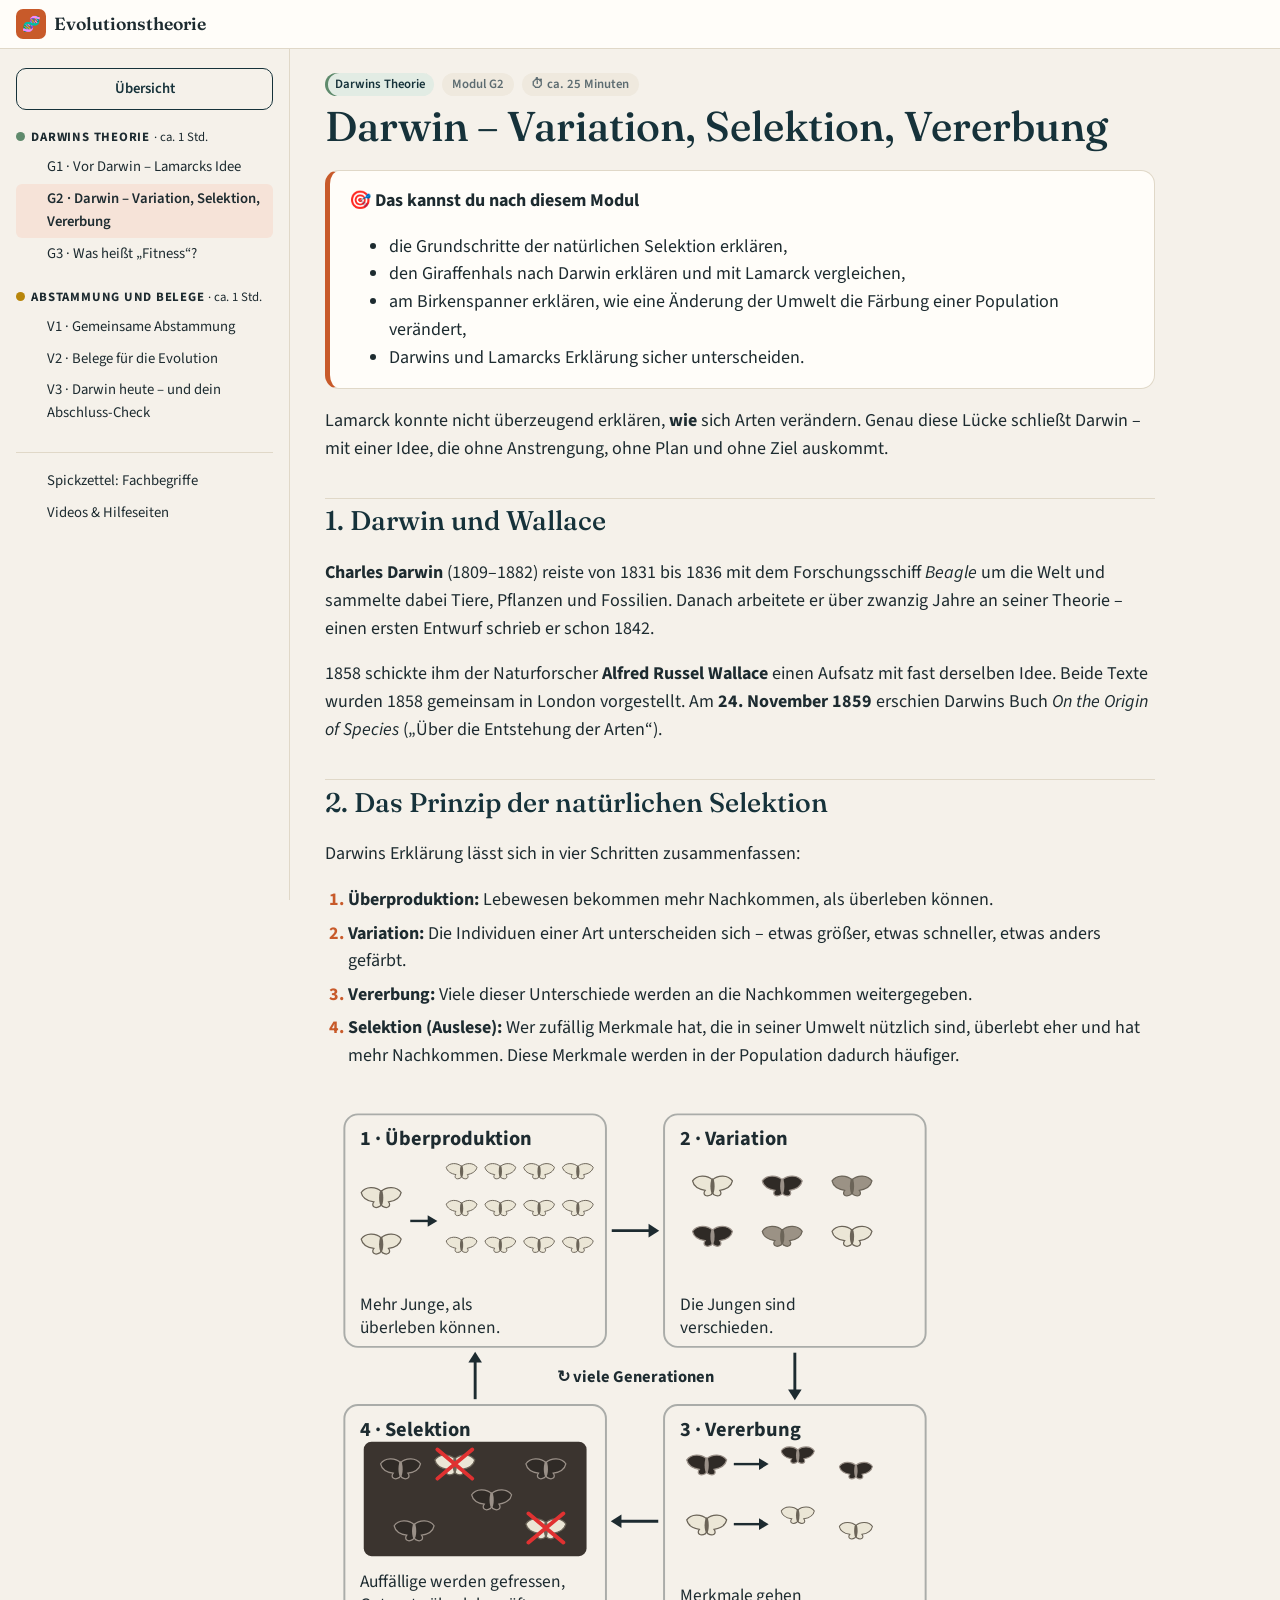
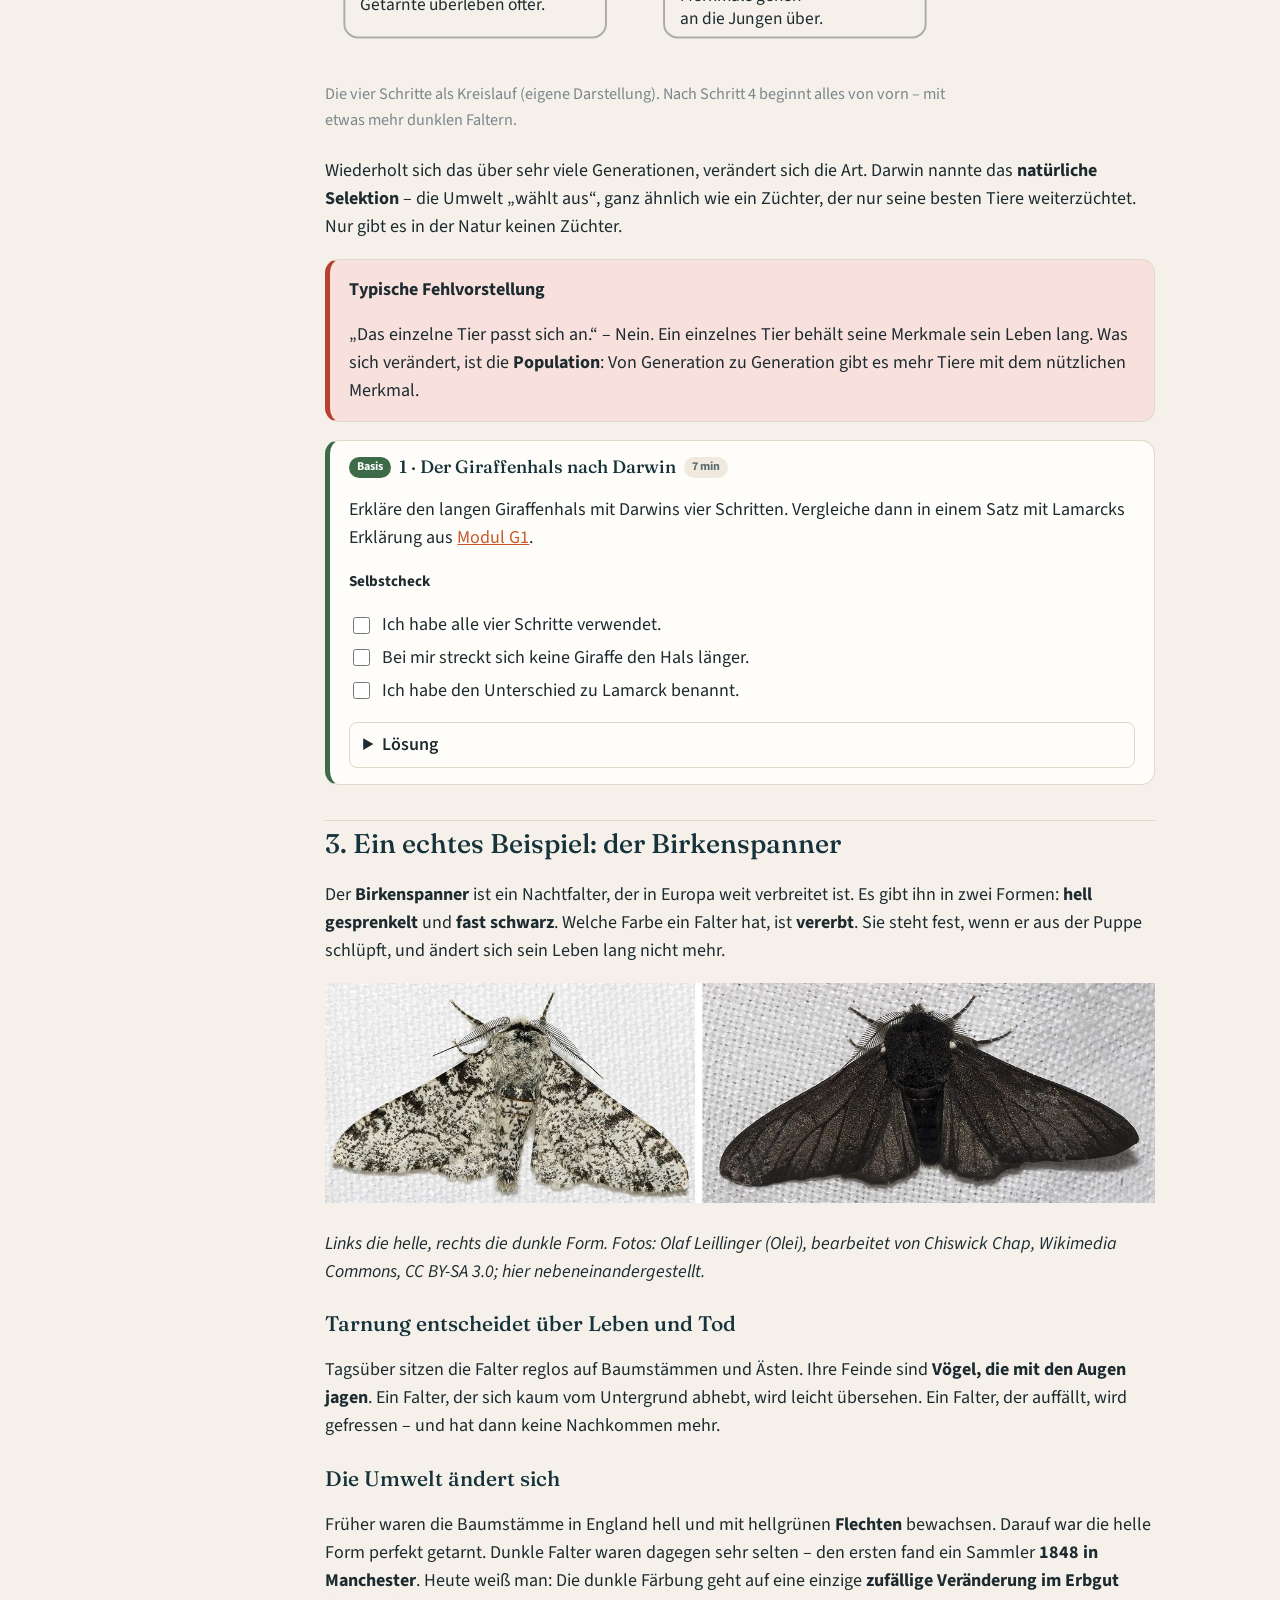
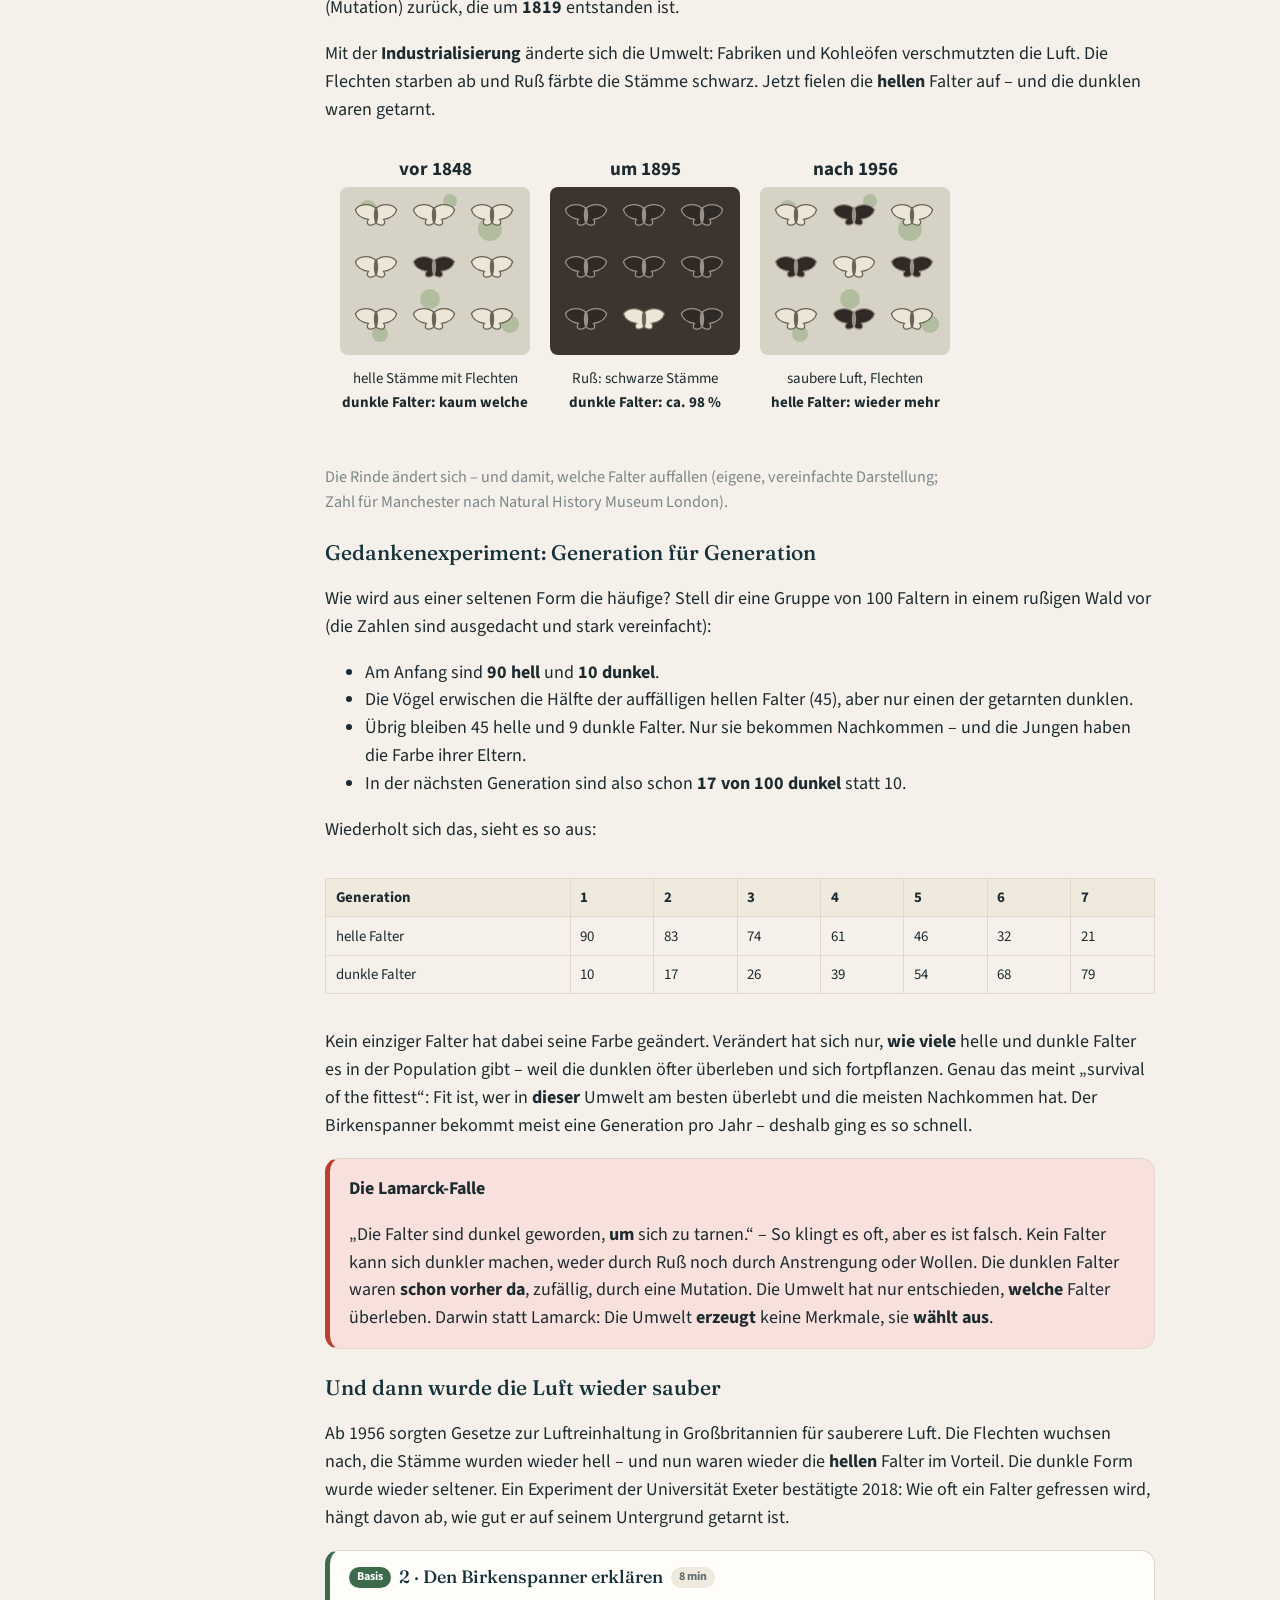
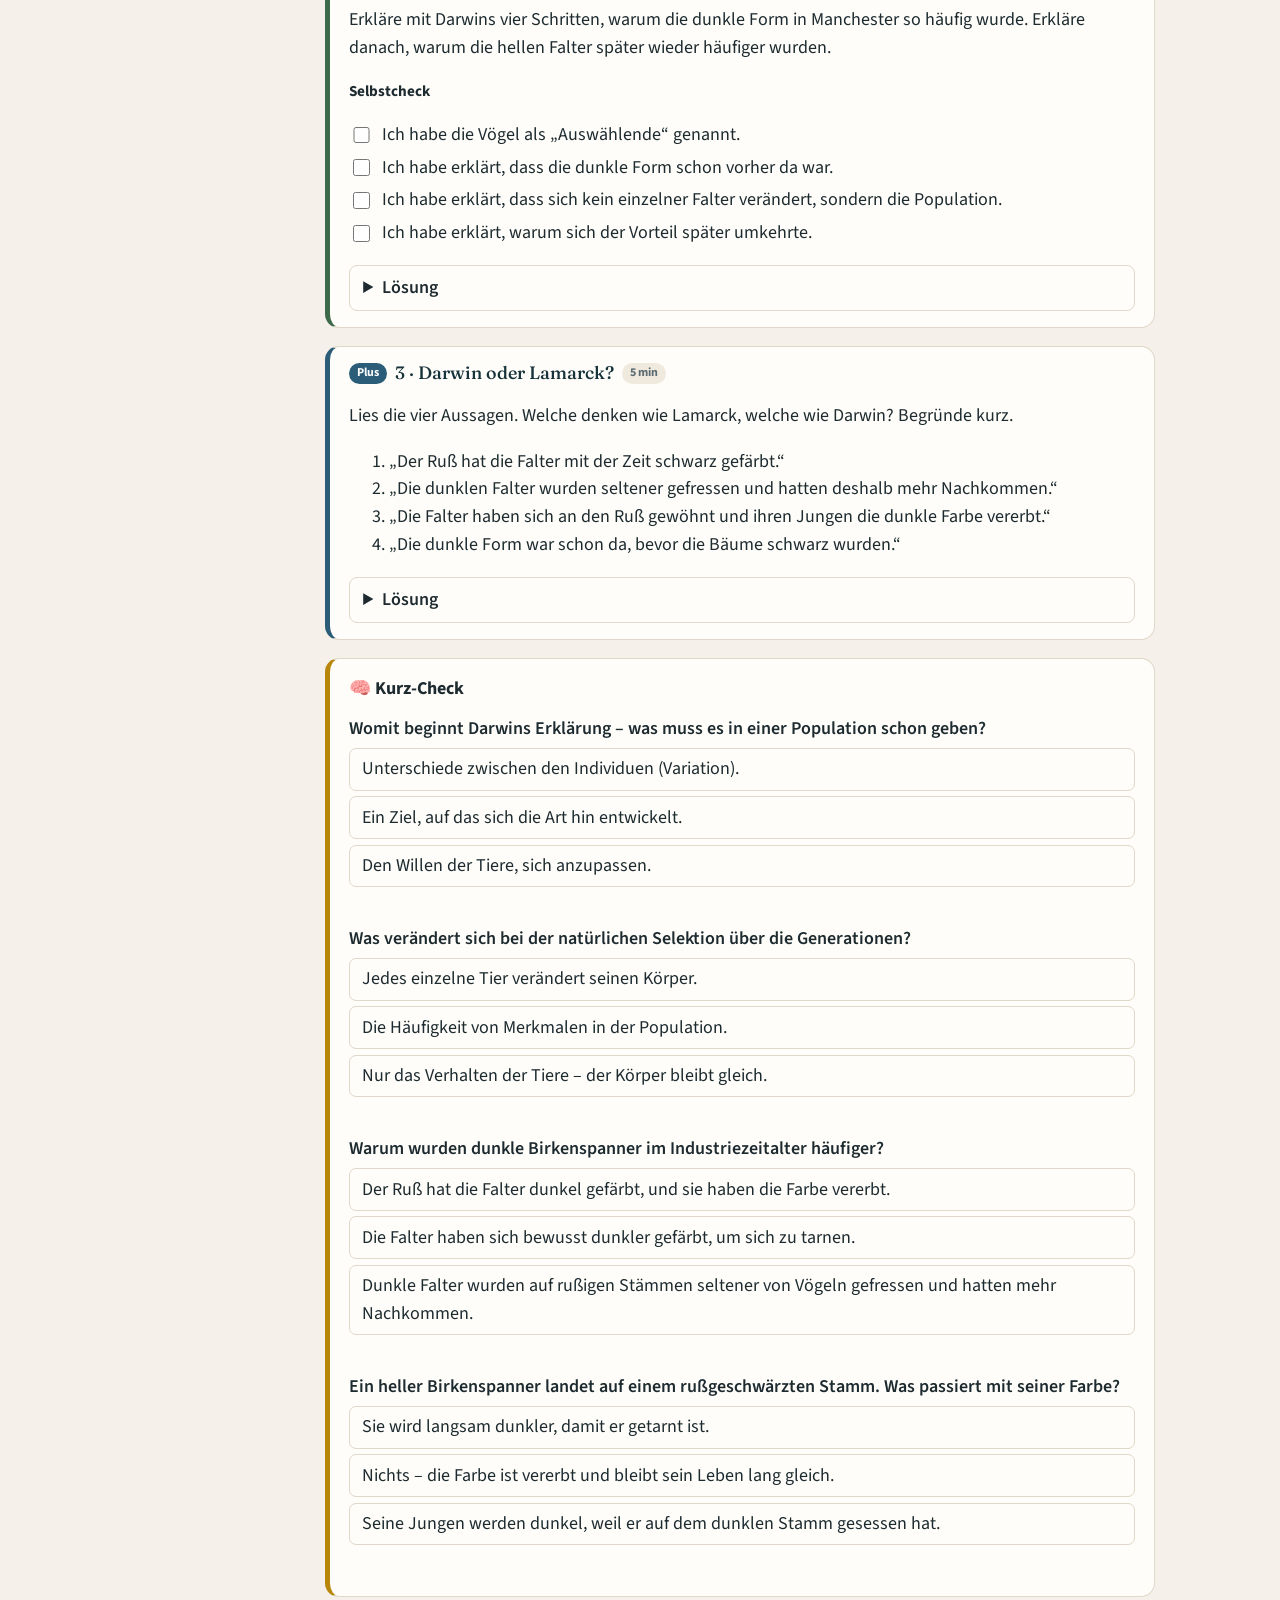
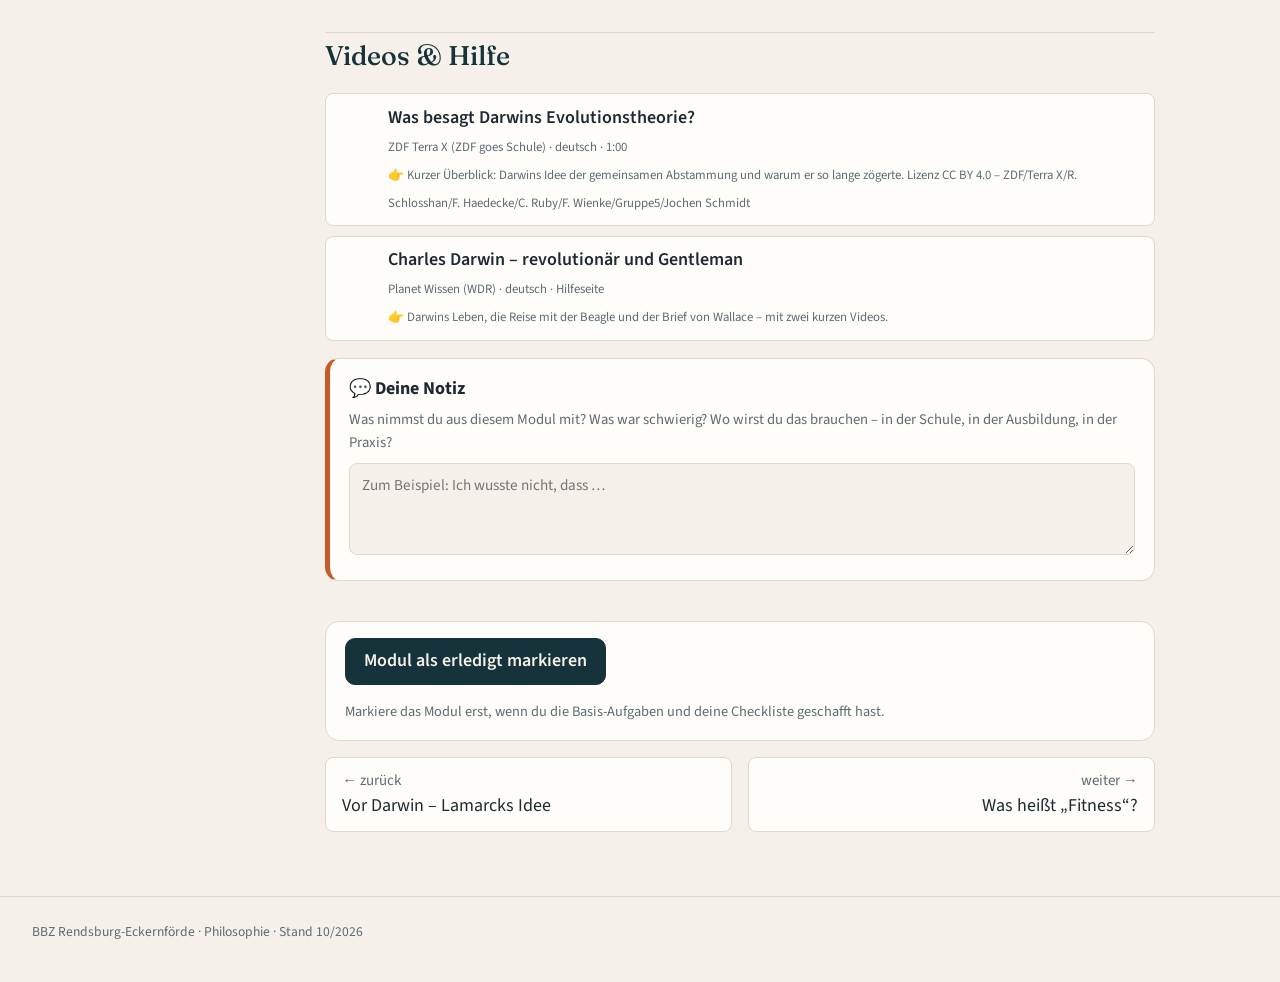
==== commit 16b51fac: "G2: Schema-Text Selektion korrigiert (Getarnte überleben öfter) Co-Authored-By: Claude Opus 5.5 <nor" ====
--- a/docs/g2-darwin-variation-selektion-vererbung.html
+++ b/docs/g2-darwin-variation-selektion-vererbung.html
@@ -60,7 +60,7 @@
 <text x="36" y="222" font-size="18" fill="currentColor">Mehr Junge, als</text><text x="36" y="246" font-size="18" fill="currentColor">überleben können.</text>
 <text x="366" y="222" font-size="18" fill="currentColor">Die Jungen sind</text><text x="366" y="246" font-size="18" fill="currentColor">verschieden.</text>
 <text x="366" y="522" font-size="18" fill="currentColor">Merkmale gehen</text><text x="366" y="546" font-size="18" fill="currentColor">an die Jungen über.</text>
-<text x="36" y="508" font-size="18" fill="currentColor">Auffällige werden gefressen,</text><text x="36" y="532" font-size="18" fill="currentColor">Getarnte haben mehr Junge.</text>
+<text x="36" y="508" font-size="18" fill="currentColor">Auffällige werden gefressen,</text><text x="36" y="532" font-size="18" fill="currentColor">Getarnte überleben öfter.</text>
 </svg>
 <figcaption style="font-size:.9em;opacity:.8">Die vier Schritte als Kreislauf (eigene Darstellung). Nach Schritt 4 beginnt alles von vorn – mit etwas mehr dunklen Faltern.</figcaption>
 </figure>
